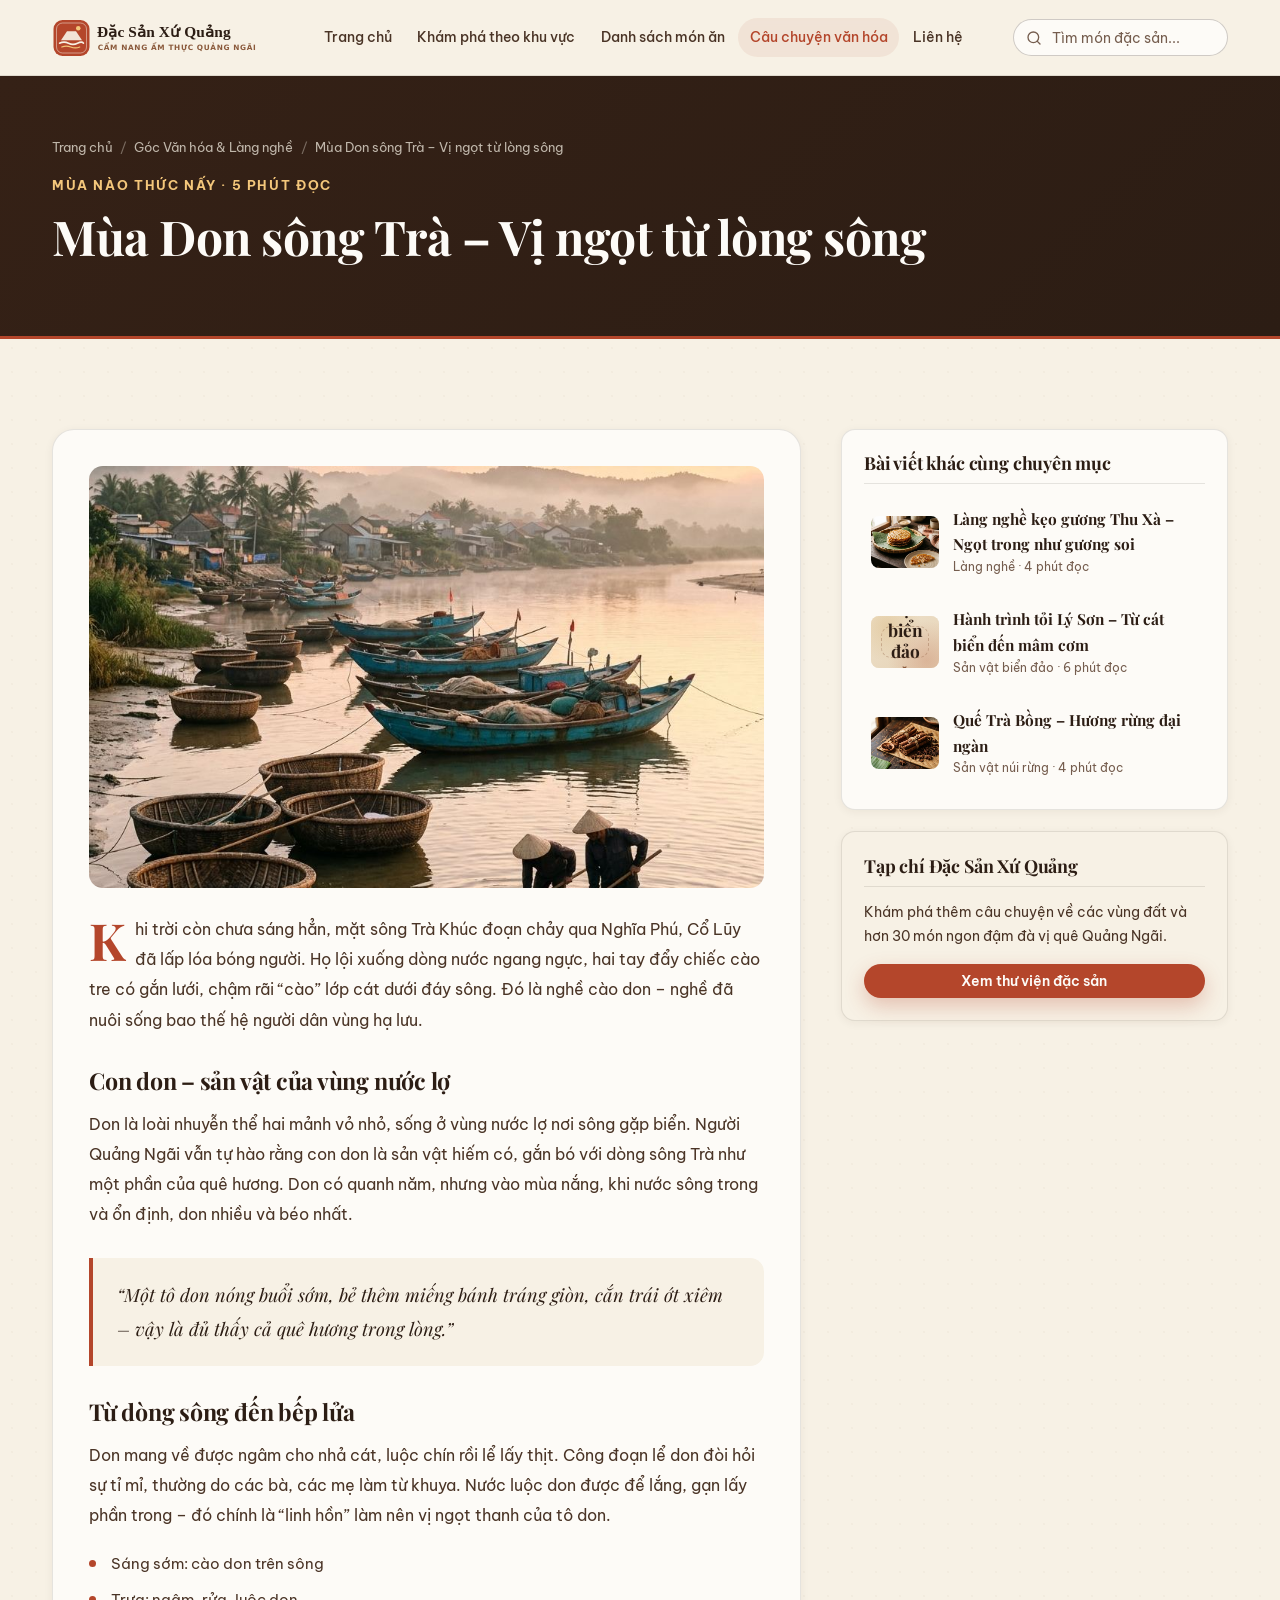
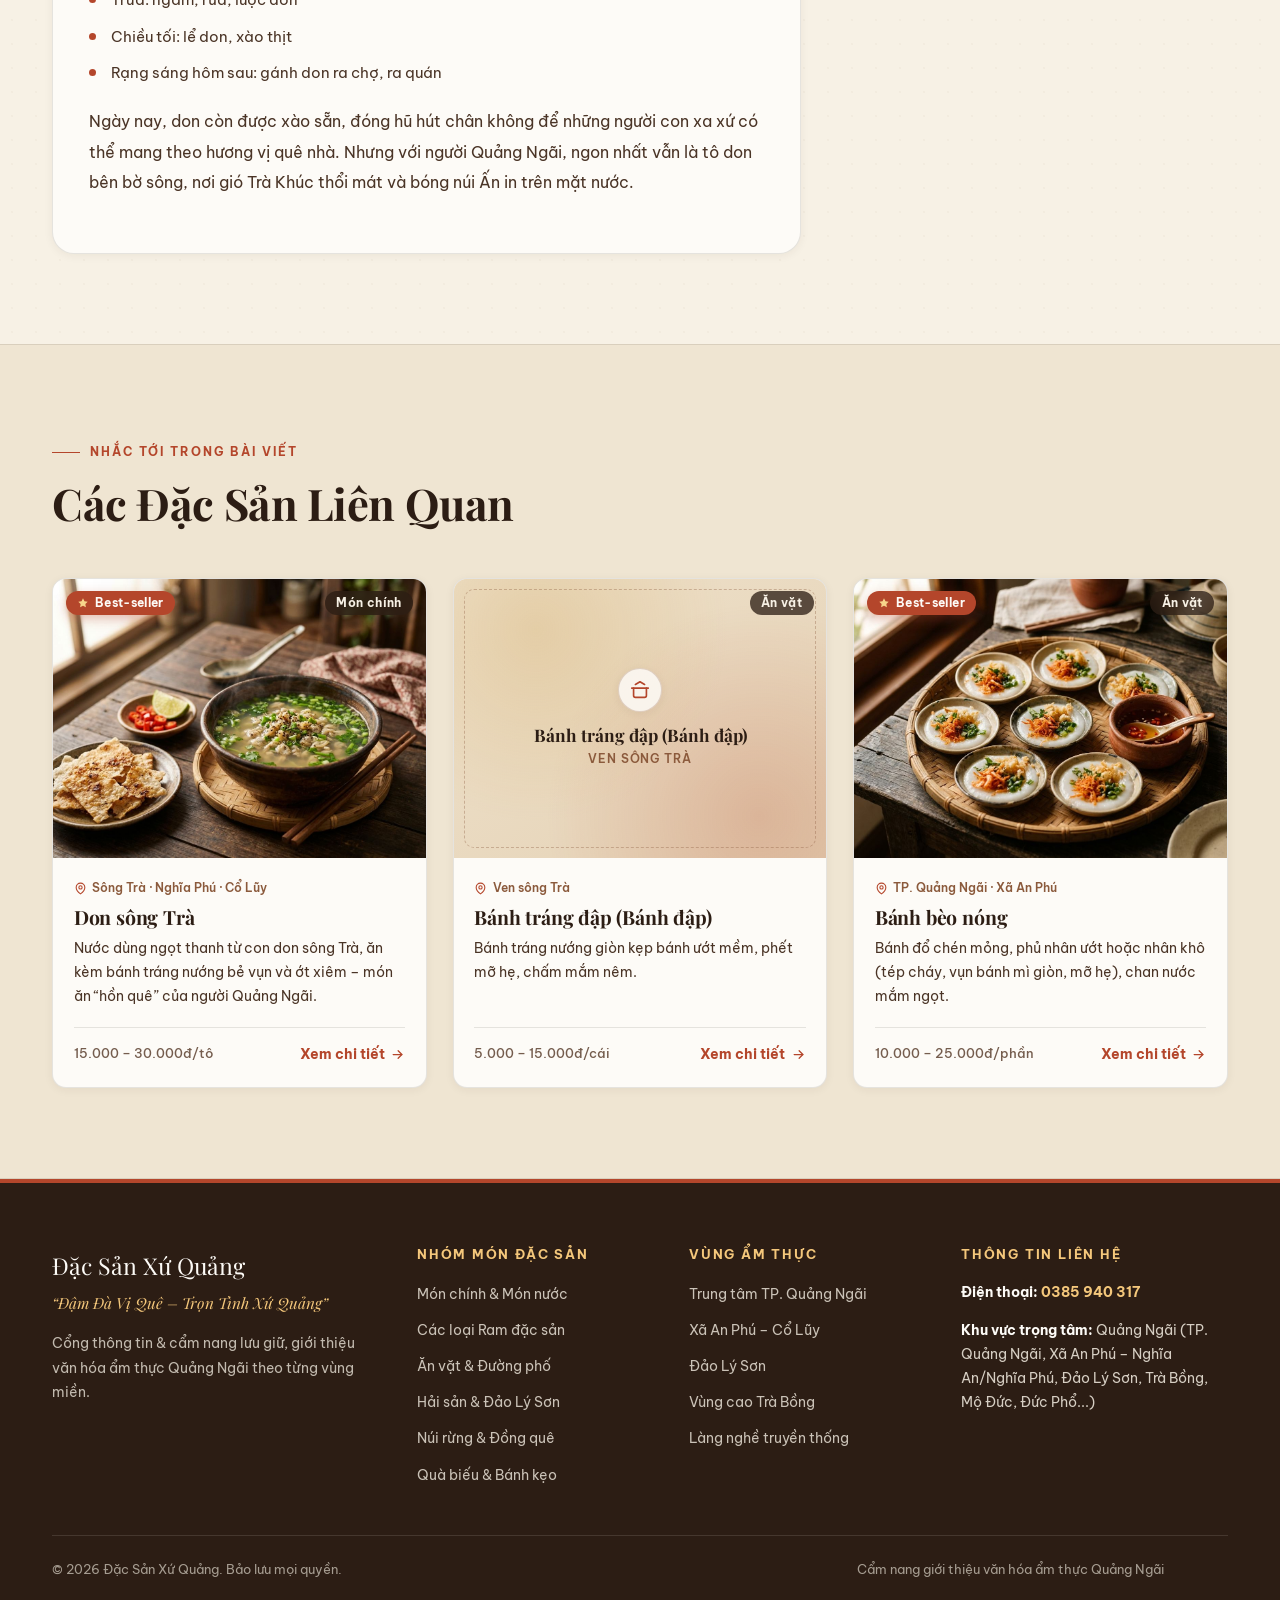
==== pages/bai-viet.html @ ca129acb "Khoi tao website Dac San Xu Quang" ====
<!DOCTYPE html>
<html lang="vi">
<head>
  <meta charset="UTF-8">
  <meta name="viewport" content="width=device-width, initial-scale=1.0">
  <title>Góc Văn hóa &amp; Làng nghề – Đặc Sản Xứ Quảng</title>
  <link rel="icon" type="image/svg+xml" href="../assets/icons/favicon.svg">
  <link rel="preconnect" href="https://fonts.googleapis.com">
  <link rel="preconnect" href="https://fonts.gstatic.com" crossorigin>
  <link href="https://fonts.googleapis.com/css2?family=Be+Vietnam+Pro:ital,wght@0,400;0,500;0,600;0,700;1,400&family=Playfair+Display:ital,wght@0,600;0,700;1,500;1,600&display=swap" rel="stylesheet">
  <link rel="stylesheet" href="../css/variables.css">
  <link rel="stylesheet" href="../css/base.css">
  <link rel="stylesheet" href="../css/layout.css">
  <link rel="stylesheet" href="../css/components.css">
  <link rel="stylesheet" href="../css/responsive.css">
</head>
<body data-page="story">
  <header class="site-header">
    <div class="container header-inner">
      <a href="../index.html" class="brand-logo" aria-label="Đặc Sản Xứ Quảng – Trang chủ">
        <img src="../assets/images/logo.svg" alt="Đặc Sản Xứ Quảng" width="230" height="44">
      </a>

      <nav class="main-nav" id="main-nav" aria-label="Điều hướng chính">
        <a href="../index.html">Trang chủ</a>
        <a href="khu-vuc.html">Khám phá theo khu vực</a>
        <a href="../index.html#thu-vien-mon">Danh sách món ăn</a>
        <a href="bai-viet.html" class="is-active">Câu chuyện văn hóa</a>
        <a href="../index.html#lien-he">Liên hệ</a>
      </nav>

      <div class="header-actions">
        <form class="header-search" id="header-search-form" role="search">
          <svg class="header-search__icon" viewBox="0 0 24 24" fill="none" stroke="currentColor" stroke-width="2" stroke-linecap="round" stroke-linejoin="round" aria-hidden="true">
            <circle cx="11" cy="11" r="8"/><path d="m21 21-4.3-4.3"/>
          </svg>
          <label for="header-search-input" class="sr-only">Tìm nhanh món đặc sản</label>
          <input type="search" id="header-search-input" placeholder="Tìm món đặc sản..." autocomplete="off">
        </form>
        <button type="button" class="nav-toggle" id="nav-toggle" aria-label="Mở menu điều hướng" aria-expanded="false" aria-controls="main-nav">
          <svg width="22" height="22" viewBox="0 0 24 24" fill="none" stroke="currentColor" stroke-width="2" stroke-linecap="round">
            <path d="M4 6h16M4 12h16M4 18h16"/>
          </svg>
        </button>
      </div>
    </div>
  </header>

  <main>
    <section class="page-banner">
      <div class="container">
        <nav class="breadcrumb" aria-label="Đường dẫn">
          <a href="../index.html">Trang chủ</a>
          <span class="breadcrumb__sep">/</span>
          <a href="../index.html#van-hoa">Góc Văn hóa &amp; Làng nghề</a>
          <span class="breadcrumb__sep">/</span>
          <span id="crumb-story-title">Bài viết</span>
        </nav>
        <p id="story-banner-meta" style="font-size:0.84rem;text-transform:uppercase;letter-spacing:0.12em;color:#f4c77b;font-weight:700;margin-bottom:0.55rem;"></p>
        <h1 id="story-banner-title">Chuyện Nghề, Chuyện Mùa Xứ Quảng</h1>
      </div>
    </section>

    <section class="section">
      <div class="container">
        <div class="detail-layout">
          <article class="detail-card" id="story-article"></article>

          <aside>
            <div class="sidebar-box">
              <h3>Bài viết khác cùng chuyên mục</h3>
              <div class="mini-dish-list" id="other-stories-list"></div>
            </div>

            <div class="sidebar-box" style="background-color:var(--color-cream);">
              <h3>Tạp chí Đặc Sản Xứ Quảng</h3>
              <p style="font-size:0.88rem;color:var(--color-dark-soft);margin-bottom:1rem;">
                Khám phá thêm câu chuyện về các vùng đất và hơn 30 món ngon đậm đà vị quê Quảng Ngãi.
              </p>
              <a href="../index.html#thu-vien-mon" class="btn btn--primary btn--sm" style="width:100%;">Xem thư viện đặc sản</a>
            </div>
          </aside>
        </div>
      </div>
    </section>

    <section class="section section--alt">
      <div class="container">
        <div class="section-header">
          <span class="section-eyebrow">Nhắc tới trong bài viết</span>
          <h2 class="section-title">Các Đặc Sản Liên Quan</h2>
        </div>
        <div class="dishes-grid" id="story-related-dishes"></div>
      </div>
    </section>
  </main>

  <footer class="site-footer">
    <div class="container">
      <div class="footer-grid">
        <div class="footer-brand">
          <div class="footer-brand__title">Đặc Sản Xứ Quảng</div>
          <div class="footer-brand__slogan">“Đậm Đà Vị Quê – Trọn Tình Xứ Quảng”</div>
          <p>Cổng thông tin &amp; cẩm nang lưu giữ, giới thiệu văn hóa ẩm thực Quảng Ngãi theo từng vùng miền.</p>
        </div>
        <div>
          <h3 class="footer-heading">Nhóm món đặc sản</h3>
          <ul class="footer-links">
            <li><a href="../index.html?cat=mon-chinh#thu-vien-mon">Món chính &amp; Món nước</a></li>
            <li><a href="../index.html?cat=ram#thu-vien-mon">Các loại Ram đặc sản</a></li>
            <li><a href="../index.html?cat=an-vat#thu-vien-mon">Ăn vặt &amp; Đường phố</a></li>
            <li><a href="../index.html?cat=hai-san#thu-vien-mon">Hải sản &amp; Đảo Lý Sơn</a></li>
            <li><a href="../index.html?cat=nui-rung#thu-vien-mon">Núi rừng &amp; Đồng quê</a></li>
            <li><a href="../index.html?cat=qua-bieu#thu-vien-mon">Quà biếu &amp; Bánh kẹo</a></li>
          </ul>
        </div>
        <div>
          <h3 class="footer-heading">Vùng ẩm thực</h3>
          <ul class="footer-links">
            <li><a href="khu-vuc.html?id=tp-quang-ngai">Trung tâm TP. Quảng Ngãi</a></li>
            <li><a href="khu-vuc.html?id=an-phu-co-luy">Xã An Phú – Cổ Lũy</a></li>
            <li><a href="khu-vuc.html?id=ly-son">Đảo Lý Sơn</a></li>
            <li><a href="khu-vuc.html?id=tra-bong">Vùng cao Trà Bồng</a></li>
            <li><a href="khu-vuc.html?id=lang-nghe">Làng nghề truyền thống</a></li>
          </ul>
        </div>
        <div>
          <h3 class="footer-heading">Thông tin liên hệ</h3>
          <div class="footer-contact-list">
            <div><strong>Điện thoại:</strong> <a href="tel:0385940317" style="color:#f4c77b;font-weight:700;">0385 940 317</a></div>
            <div><strong>Khu vực trọng tâm:</strong> Quảng Ngãi (TP. Quảng Ngãi, Xã An Phú – Nghĩa An/Nghĩa Phú, Đảo Lý Sơn, Trà Bồng, Mộ Đức, Đức Phổ...)</div>
          </div>
        </div>
      </div>
      <div class="footer-bottom">
        <span>&copy; 2026 Đặc Sản Xứ Quảng. Bảo lưu mọi quyền.</span>
        <span>Cẩm nang giới thiệu văn hóa ẩm thực Quảng Ngãi</span>
      </div>
    </div>
  </footer>

  <button type="button" class="back-to-top" id="back-to-top" aria-label="Về đầu trang">
    <svg width="20" height="20" viewBox="0 0 24 24" fill="none" stroke="currentColor" stroke-width="2.2" stroke-linecap="round" stroke-linejoin="round"><path d="m18 15-6-6-6 6"/></svg>
  </button>

  <script src="../js/data/categories.js"></script>
  <script src="../js/data/regions.js"></script>
  <script src="../js/data/dishes.js"></script>
  <script src="../js/data/stories.js"></script>
  <script src="../js/modules/render.js"></script>
  <script src="../js/modules/modal.js"></script>
  <script src="../js/main.js"></script>
</body>
</html>
---- css/variables.css ----
/* ==========================================================================
   variables.css — Bảng màu thương hiệu & Hệ thống thiết kế Đặc Sản Xứ Quảng
   Tông màu: Nâu đất, kem giấy dó, đỏ gạch, nâu đậm, trắng ngà
   ========================================================================== */

:root {
  /* Bảng màu thương hiệu cốt lõi */
  --color-cream: #f7f1e5;          /* Kem giấy dó – nền chính */
  --color-cream-deep: #efe5d2;     /* Kem giấy dó đậm – nền xen kẽ */
  --color-ivory: #fdfbf7;          /* Trắng ngà – nền thẻ, modal */
  --color-earth: #8b5a3c;          /* Nâu đất – điểm nhấn mộc mạc */
  --color-earth-light: #b07d5b;    /* Nâu đất sáng */
  --color-brick: #b4462b;          /* Đỏ gạch – CTA, tiêu điểm */
  --color-brick-dark: #92341d;     /* Đỏ gạch đậm – hover */
  --color-brick-soft: #f6e4de;     /* Đỏ gạch nhạt – nền tag */
  --color-dark: #2c1d14;           /* Nâu đậm – chữ chính & Footer */
  --color-dark-soft: #4a3426;      /* Nâu vừa – chữ phụ */
  --color-muted: #755d4e;          /* Nâu xám – chú thích */
  --color-gold: #c8963e;           /* Vàng mật – sao Best-seller */
  --color-gold-soft: #fbf2df;      /* Vàng nhạt */
  --color-sage: #546642;           /* Xanh lá mộc – điểm nhấn phụ */

  /* Đường viền & bóng đổ */
  --border-subtle: rgba(44, 29, 20, 0.11);
  --border-strong: rgba(44, 29, 20, 0.22);
  --shadow-sm: 0 2px 10px rgba(44, 29, 20, 0.06);
  --shadow-md: 0 10px 28px rgba(44, 29, 20, 0.09);
  --shadow-lg: 0 24px 56px rgba(44, 29, 20, 0.18);

  /* Phông chữ (hỗ trợ đầy đủ dấu tiếng Việt) */
  --font-serif: 'Playfair Display', 'Times New Roman', Georgia, serif;
  --font-sans: 'Be Vietnam Pro', -apple-system, BlinkMacSystemFont, 'Segoe UI', Roboto, sans-serif;

  /* Khoảng cách & bố cục */
  --container-max: 1240px;
  --container-narrow: 860px;
  --header-height: 76px;
  --section-py: clamp(4rem, 7vw, 6.25rem);

  /* Bo góc */
  --radius-sm: 8px;
  --radius-md: 14px;
  --radius-lg: 22px;
  --radius-pill: 999px;

  /* Chuyển động */
  --ease-out: cubic-bezier(0.22, 1, 0.36, 1);
  --transition-fast: 0.2s var(--ease-out);
  --transition-base: 0.35s var(--ease-out);
  --transition-slow: 0.55s var(--ease-out);
}
---- css/base.css ----
/* ==========================================================================
   base.css — Reset, Typography, Buttons & Tiện ích chung
   ========================================================================== */

*,
*::before,
*::after {
  box-sizing: border-box;
  margin: 0;
  padding: 0;
}

html {
  scroll-behavior: smooth;
  font-size: 16px;
  -webkit-text-size-adjust: 100%;
}

body {
  font-family: var(--font-sans);
  background-color: var(--color-cream);
  color: var(--color-dark);
  line-height: 1.68;
  min-height: 100vh;
  overflow-x: hidden;
  -webkit-font-smoothing: antialiased;
  /* Tạo chất liệu giấy dó nhẹ */
  background-image:
    radial-gradient(rgba(139, 90, 60, 0.04) 1px, transparent 0);
  background-size: 24px 24px;
}

body.no-scroll {
  overflow: hidden;
}

img {
  display: block;
  max-width: 100%;
  height: auto;
}

a {
  color: inherit;
  text-decoration: none;
}

button,
input,
select {
  font-family: inherit;
  color: inherit;
}

button {
  cursor: pointer;
  background: none;
  border: none;
}

ul,
ol {
  list-style: none;
}

:focus-visible {
  outline: 2px solid var(--color-brick);
  outline-offset: 3px;
}

/* Container */
.container {
  width: 100%;
  max-width: var(--container-max);
  margin-inline: auto;
  padding-inline: clamp(1.1rem, 3vw, 2rem);
}

.container--narrow {
  max-width: var(--container-narrow);
}

/* Typography tạp chí ẩm thực */
h1, h2, h3, h4 {
  font-family: var(--font-serif);
  font-weight: 700;
  line-height: 1.22;
  color: var(--color-dark);
  letter-spacing: -0.01em;
}

.section-eyebrow {
  display: inline-flex;
  align-items: center;
  gap: 0.65rem;
  font-family: var(--font-sans);
  font-size: 0.78rem;
  font-weight: 700;
  text-transform: uppercase;
  letter-spacing: 0.16em;
  color: var(--color-brick);
  margin-bottom: 0.85rem;
}

.section-eyebrow::before {
  content: '';
  width: 28px;
  height: 1.5px;
  background-color: var(--color-brick);
  display: inline-block;
}

.section-title {
  font-size: clamp(1.85rem, 3.4vw, 2.75rem);
  margin-bottom: 0.9rem;
}

.section-lead {
  font-size: clamp(0.98rem, 1.3vw, 1.08rem);
  color: var(--color-dark-soft);
  max-width: 660px;
}

.section-header {
  margin-bottom: clamp(2rem, 4vw, 3rem);
}

.section-header--center {
  text-align: center;
}

.section-header--center .section-eyebrow::after {
  content: '';
  width: 28px;
  height: 1.5px;
  background-color: var(--color-brick);
  display: inline-block;
}

.section-header--center .section-lead {
  margin-inline: auto;
}

.section-header--split {
  display: flex;
  align-items: flex-end;
  justify-content: space-between;
  gap: 1.5rem;
  flex-wrap: wrap;
}

/* Nút bấm */
.btn {
  display: inline-flex;
  align-items: center;
  justify-content: center;
  gap: 0.55rem;
  padding: 0.82rem 1.55rem;
  border-radius: var(--radius-pill);
  font-size: 0.94rem;
  font-weight: 600;
  line-height: 1.2;
  transition: transform var(--transition-fast), background-color var(--transition-fast),
              color var(--transition-fast), box-shadow var(--transition-fast), border-color var(--transition-fast);
  white-space: nowrap;
}

.btn svg {
  width: 18px;
  height: 18px;
  flex-shrink: 0;
  transition: transform var(--transition-fast);
}

.btn--primary {
  background-color: var(--color-brick);
  color: var(--color-ivory);
  box-shadow: 0 8px 20px rgba(180, 70, 43, 0.28);
}

.btn--primary:hover {
  background-color: var(--color-brick-dark);
  transform: translateY(-2px);
  box-shadow: 0 12px 26px rgba(180, 70, 43, 0.34);
}

.btn--primary:hover svg {
  transform: translateX(3px);
}

.btn--secondary {
  background-color: var(--color-ivory);
  color: var(--color-dark);
  border: 1px solid var(--border-strong);
}

.btn--secondary:hover {
  border-color: var(--color-brick);
  color: var(--color-brick);
  transform: translateY(-2px);
}

.btn--ghost-light {
  background-color: rgba(253, 251, 247, 0.14);
  color: var(--color-ivory);
  border: 1px solid rgba(253, 251, 247, 0.42);
  backdrop-filter: blur(8px);
}

.btn--ghost-light:hover {
  background-color: rgba(253, 251, 247, 0.24);
  transform: translateY(-2px);
}

.btn--sm {
  padding: 0.55rem 1.05rem;
  font-size: 0.85rem;
}

.btn--link {
  padding: 0;
  color: var(--color-brick);
  font-weight: 600;
  font-size: 0.92rem;
}

.btn--link:hover {
  color: var(--color-brick-dark);
}

.btn--link:hover svg {
  transform: translateX(4px);
}

/* Hiệu ứng xuất hiện khi cuộn trang */
.reveal {
  opacity: 0;
  transform: translateY(22px);
  transition: opacity 0.65s var(--ease-out), transform 0.65s var(--ease-out);
}

.reveal.is-visible {
  opacity: 1;
  transform: translateY(0);
}

@media (prefers-reduced-motion: reduce) {
  html { scroll-behavior: auto; }
  .reveal { opacity: 1; transform: none; transition: none; }
}

/* Tiện ích ẩn trực quan cho trình đọc màn hình */
.sr-only {
  position: absolute;
  width: 1px;
  height: 1px;
  padding: 0;
  margin: -1px;
  overflow: hidden;
  clip: rect(0, 0, 0, 0);
  white-space: nowrap;
  border: 0;
}
---- css/layout.css ----
/* ==========================================================================
   layout.css — Bố cục Header, Hero, các Section, Grid và Footer
   ========================================================================== */

/* ---------------- HEADER ---------------- */
.site-header {
  position: sticky;
  top: 0;
  z-index: 100;
  height: var(--header-height);
  background-color: rgba(247, 241, 229, 0.92);
  backdrop-filter: blur(12px);
  -webkit-backdrop-filter: blur(12px);
  border-bottom: 1px solid var(--border-subtle);
  transition: box-shadow var(--transition-base), background-color var(--transition-base);
}

.site-header.is-scrolled {
  background-color: rgba(253, 251, 247, 0.97);
  box-shadow: var(--shadow-sm);
}

.header-inner {
  height: 100%;
  display: flex;
  align-items: center;
  justify-content: space-between;
  gap: 1.25rem;
}

.brand-logo {
  display: inline-flex;
  align-items: center;
  flex-shrink: 0;
}

.brand-logo img {
  height: 42px;
  width: auto;
}

.main-nav {
  display: flex;
  align-items: center;
  gap: 0.15rem;
}

.main-nav a {
  position: relative;
  padding: 0.48rem 0.72rem;
  font-size: 0.89rem;
  font-weight: 500;
  white-space: nowrap;
  color: var(--color-dark-soft);
  border-radius: var(--radius-pill);
  transition: color var(--transition-fast), background-color var(--transition-fast);
}

.main-nav a:hover,
.main-nav a.is-active {
  color: var(--color-brick);
  background-color: rgba(180, 70, 43, 0.08);
}

/* Thanh tìm kiếm nhanh trên Header */
.header-actions {
  display: flex;
  align-items: center;
  gap: 0.75rem;
}

.header-search {
  position: relative;
  display: flex;
  align-items: center;
}

.header-search input {
  width: 215px;
  padding: 0.52rem 0.95rem 0.52rem 2.35rem;
  border-radius: var(--radius-pill);
  border: 1px solid var(--border-strong);
  background-color: var(--color-ivory);
  font-size: 0.86rem;
  color: var(--color-dark);
  transition: width var(--transition-base), border-color var(--transition-fast), box-shadow var(--transition-fast);
}

.header-search input::placeholder {
  color: var(--color-muted);
}

.header-search input:focus {
  outline: none;
  width: 255px;
  border-color: var(--color-brick);
  box-shadow: 0 0 0 3px rgba(180, 70, 43, 0.14);
}

.header-search__icon {
  position: absolute;
  left: 0.8rem;
  width: 16px;
  height: 16px;
  color: var(--color-muted);
  pointer-events: none;
}

.nav-toggle {
  display: none;
  width: 42px;
  height: 42px;
  border-radius: var(--radius-sm);
  border: 1px solid var(--border-strong);
  background-color: var(--color-ivory);
  align-items: center;
  justify-content: center;
  color: var(--color-dark);
}

/* ---------------- HERO SECTION ---------------- */
.hero {
  position: relative;
  min-height: clamp(540px, 78vh, 720px);
  display: flex;
  align-items: center;
  overflow: hidden;
  background-color: var(--color-dark);
  color: var(--color-ivory);
}

.hero__bg {
  position: absolute;
  inset: 0;
  width: 100%;
  height: 100%;
  object-fit: cover;
  object-position: center 45%;
  transform: scale(1.02);
}

.hero__overlay {
  position: absolute;
  inset: 0;
  background:
    linear-gradient(95deg, rgba(28, 17, 11, 0.88) 0%, rgba(36, 22, 14, 0.72) 48%, rgba(44, 29, 20, 0.34) 100%),
    linear-gradient(180deg, rgba(28, 17, 11, 0.25) 0%, rgba(28, 17, 11, 0.45) 100%);
}

.hero__content {
  position: relative;
  z-index: 2;
  max-width: 680px;
  padding-block: 4rem;
}

.hero__badge {
  display: inline-flex;
  align-items: center;
  gap: 0.55rem;
  padding: 0.4rem 0.95rem;
  border-radius: var(--radius-pill);
  background-color: rgba(253, 251, 247, 0.14);
  border: 1px solid rgba(253, 251, 247, 0.28);
  color: #f6dec0;
  font-size: 0.78rem;
  font-weight: 600;
  letter-spacing: 0.14em;
  text-transform: uppercase;
  margin-bottom: 1.35rem;
  backdrop-filter: blur(6px);
}

.hero__title {
  color: var(--color-ivory);
  font-size: clamp(2.4rem, 5.2vw, 4rem);
  line-height: 1.12;
  margin-bottom: 1rem;
  text-shadow: 0 4px 24px rgba(0, 0, 0, 0.35);
}

.hero__slogan {
  font-family: var(--font-serif);
  font-style: italic;
  font-size: clamp(1.2rem, 2.2vw, 1.55rem);
  color: #f3d4a6;
  margin-bottom: 1.25rem;
}

.hero__desc {
  font-size: clamp(0.96rem, 1.3vw, 1.06rem);
  color: rgba(253, 251, 247, 0.88);
  margin-bottom: 2rem;
  max-width: 560px;
}

.hero__actions {
  display: flex;
  flex-wrap: wrap;
  gap: 0.9rem;
  margin-bottom: 2.5rem;
}

.hero__stats {
  display: flex;
  flex-wrap: wrap;
  gap: 2.2rem;
  padding-top: 1.6rem;
  border-top: 1px solid rgba(253, 251, 247, 0.2);
}

.hero__stat-num {
  display: block;
  font-family: var(--font-serif);
  font-size: 1.75rem;
  font-weight: 700;
  color: #f4c77b;
  line-height: 1.1;
}

.hero__stat-label {
  font-size: 0.82rem;
  color: rgba(253, 251, 247, 0.78);
}

/* ---------------- SECTIONS ---------------- */
.section {
  padding-block: var(--section-py);
  position: relative;
}

.section--alt {
  background-color: var(--color-cream-deep);
  border-top: 1px solid var(--border-subtle);
  border-bottom: 1px solid var(--border-subtle);
}

.section--ivory {
  background-color: var(--color-ivory);
  border-top: 1px solid var(--border-subtle);
  border-bottom: 1px solid var(--border-subtle);
}

/* ---------------- INTRO (GIAO THOA 3 MIỀN) ---------------- */
.intro-grid {
  display: grid;
  grid-template-columns: 1.05fr 0.95fr;
  gap: clamp(2rem, 5vw, 4.25rem);
  align-items: center;
}

.intro-media {
  position: relative;
}

.intro-media__frame {
  border-radius: var(--radius-lg);
  overflow: hidden;
  box-shadow: var(--shadow-md);
  border: 6px solid var(--color-ivory);
  aspect-ratio: 16 / 11;
}

.intro-media__frame img {
  width: 100%;
  height: 100%;
  object-fit: cover;
}

.intro-media__caption {
  position: absolute;
  bottom: -18px;
  right: 22px;
  background-color: var(--color-dark);
  color: var(--color-cream);
  padding: 0.8rem 1.25rem;
  border-radius: var(--radius-md);
  font-size: 0.85rem;
  max-width: 280px;
  box-shadow: var(--shadow-md);
}

.intro-media__caption strong {
  display: block;
  font-family: var(--font-serif);
  font-size: 1rem;
  color: #f4c77b;
  margin-bottom: 0.15rem;
}

.intro-pillars {
  display: grid;
  grid-template-columns: repeat(3, 1fr);
  gap: 1rem;
  margin-top: 2rem;
}

.intro-pillar {
  background-color: var(--color-ivory);
  border: 1px solid var(--border-subtle);
  border-radius: var(--radius-md);
  padding: 1.15rem;
  transition: transform var(--transition-fast), border-color var(--transition-fast);
}

.intro-pillar:hover {
  transform: translateY(-3px);
  border-color: var(--color-earth-light);
}

.intro-pillar__num {
  font-family: var(--font-serif);
  font-size: 0.85rem;
  font-weight: 700;
  color: var(--color-brick);
  margin-bottom: 0.35rem;
}

.intro-pillar h3 {
  font-size: 1.02rem;
  margin-bottom: 0.35rem;
}

.intro-pillar p {
  font-size: 0.84rem;
  color: var(--color-muted);
  line-height: 1.5;
}

/* ---------------- GRIDS ---------------- */
.bestseller-grid {
  display: grid;
  grid-template-columns: repeat(3, 1fr);
  gap: 1.6rem;
}

.regions-grid {
  display: grid;
  grid-template-columns: repeat(5, 1fr);
  gap: 1.15rem;
}

.dishes-grid {
  display: grid;
  grid-template-columns: repeat(3, 1fr);
  gap: 1.6rem;
}

.stories-grid {
  display: grid;
  grid-template-columns: repeat(4, 1fr);
  gap: 1.4rem;
}

/* ---------------- CONTACT BANNER ---------------- */
.contact-strip {
  background: linear-gradient(135deg, #3a2418 0%, #2c1d14 60%, #4b2518 100%);
  color: var(--color-cream);
  border-radius: var(--radius-lg);
  padding: clamp(2rem, 4.5vw, 3.4rem);
  display: grid;
  grid-template-columns: 1.35fr 0.85fr;
  gap: 2.2rem;
  align-items: center;
  box-shadow: var(--shadow-lg);
  position: relative;
  overflow: hidden;
}

.contact-strip::after {
  content: '';
  position: absolute;
  width: 320px;
  height: 320px;
  border-radius: 50%;
  background: radial-gradient(circle, rgba(200, 150, 62, 0.22), transparent 70%);
  top: -120px;
  right: -80px;
  pointer-events: none;
}

.contact-strip h2 {
  color: var(--color-ivory);
  font-size: clamp(1.65rem, 2.8vw, 2.25rem);
  margin-bottom: 0.7rem;
}

.contact-strip p {
  color: rgba(247, 241, 229, 0.84);
  font-size: 0.96rem;
}

.contact-strip__box {
  position: relative;
  z-index: 1;
  background-color: rgba(253, 251, 247, 0.08);
  border: 1px solid rgba(253, 251, 247, 0.18);
  border-radius: var(--radius-md);
  padding: 1.5rem;
  display: flex;
  flex-direction: column;
  gap: 0.9rem;
}

.contact-strip__row {
  display: flex;
  align-items: flex-start;
  gap: 0.75rem;
  font-size: 0.92rem;
}

.contact-strip__row svg {
  width: 19px;
  height: 19px;
  color: #f4c77b;
  flex-shrink: 0;
  margin-top: 0.2rem;
}

.contact-strip__phone {
  font-family: var(--font-serif);
  font-size: 1.3rem;
  font-weight: 700;
  color: #f4c77b;
  letter-spacing: 0.03em;
}

.contact-strip__phone:hover {
  text-decoration: underline;
}

/* ---------------- FOOTER ---------------- */
.site-footer {
  background-color: var(--color-dark);
  color: rgba(247, 241, 229, 0.84);
  padding-top: 4rem;
  border-top: 4px solid var(--color-brick);
}

.footer-grid {
  display: grid;
  grid-template-columns: 1.4fr 1fr 1fr 1.15fr;
  gap: 2.5rem;
  padding-bottom: 3rem;
  border-bottom: 1px solid rgba(247, 241, 229, 0.12);
}

.footer-brand__title {
  font-family: var(--font-serif);
  font-size: 1.45rem;
  color: var(--color-ivory);
  margin-bottom: 0.25rem;
}

.footer-brand__slogan {
  font-family: var(--font-serif);
  font-style: italic;
  color: #f4c77b;
  font-size: 0.96rem;
  margin-bottom: 1rem;
}

.footer-brand p {
  font-size: 0.9rem;
  color: rgba(247, 241, 229, 0.74);
  max-width: 340px;
}

.footer-heading {
  font-family: var(--font-sans);
  font-size: 0.8rem;
  font-weight: 700;
  text-transform: uppercase;
  letter-spacing: 0.14em;
  color: #f4c77b;
  margin-bottom: 1.1rem;
}

.footer-links {
  display: flex;
  flex-direction: column;
  gap: 0.58rem;
}

.footer-links a {
  font-size: 0.9rem;
  color: rgba(247, 241, 229, 0.78);
  transition: color var(--transition-fast), transform var(--transition-fast);
  display: inline-block;
}

.footer-links a:hover {
  color: var(--color-ivory);
  transform: translateX(4px);
}

.footer-contact-list {
  display: flex;
  flex-direction: column;
  gap: 0.85rem;
  font-size: 0.9rem;
}

.footer-contact-list strong {
  color: var(--color-ivory);
}

.footer-bottom {
  padding-block: 1.4rem 1.8rem;
  padding-right: 4rem;
  display: flex;
  align-items: center;
  justify-content: space-between;
  flex-wrap: wrap;
  gap: 1rem;
  font-size: 0.84rem;
  color: rgba(247, 241, 229, 0.6);
}

/* ---------------- SUBPAGE HERO & BREADCRUMB ---------------- */
.page-banner {
  background: linear-gradient(135deg, #352116 0%, #2c1d14 100%);
  color: var(--color-ivory);
  padding-block: clamp(2.4rem, 5vw, 3.8rem);
  border-bottom: 3px solid var(--color-brick);
}

.breadcrumb {
  display: flex;
  align-items: center;
  flex-wrap: wrap;
  gap: 0.45rem;
  font-size: 0.84rem;
  color: rgba(247, 241, 229, 0.72);
  margin-bottom: 1rem;
}

.breadcrumb a:hover {
  color: #f4c77b;
}

.breadcrumb__sep {
  opacity: 0.5;
}

.page-banner h1 {
  color: var(--color-ivory);
  font-size: clamp(1.9rem, 3.8vw, 3rem);
  margin-bottom: 0.65rem;
}

.page-banner p {
  color: rgba(247, 241, 229, 0.84);
  max-width: 720px;
}
---- css/components.css ----
/* ==========================================================================
   components.css — Card món ăn, Tag khu vực, Bộ lọc, Minh họa dự phòng & Modal
   ========================================================================== */

/* ---------------- MINH HỌA DỰ PHÒNG (KHI CHƯA CÓ ẢNH CHỤP) ---------------- */
.media-fallback {
  position: relative;
  width: 100%;
  height: 100%;
  display: flex;
  flex-direction: column;
  align-items: center;
  justify-content: center;
  text-align: center;
  padding: 1.4rem;
  background:
    radial-gradient(circle at 22% 18%, rgba(200, 150, 62, 0.24), transparent 52%),
    radial-gradient(circle at 82% 85%, rgba(180, 70, 43, 0.22), transparent 55%),
    linear-gradient(145deg, #efe2cc 0%, #e4d1b4 100%);
  color: var(--color-dark);
  overflow: hidden;
}

.media-fallback::before {
  content: '';
  position: absolute;
  inset: 10px;
  border: 1px dashed rgba(139, 90, 60, 0.35);
  border-radius: calc(var(--radius-sm) + 2px);
  pointer-events: none;
}

.media-fallback__icon {
  width: 44px;
  height: 44px;
  border-radius: 50%;
  background-color: rgba(253, 251, 247, 0.85);
  border: 1px solid rgba(139, 90, 60, 0.24);
  display: flex;
  align-items: center;
  justify-content: center;
  color: var(--color-brick);
  margin-bottom: 0.7rem;
  box-shadow: var(--shadow-sm);
}

.media-fallback__icon svg {
  width: 22px;
  height: 22px;
}

.media-fallback__title {
  font-family: var(--font-serif);
  font-size: 1.08rem;
  font-weight: 700;
  color: var(--color-dark);
  line-height: 1.25;
  margin-bottom: 0.22rem;
}

.media-fallback__sub {
  font-size: 0.74rem;
  letter-spacing: 0.08em;
  text-transform: uppercase;
  color: var(--color-earth);
  font-weight: 600;
}

/* ---------------- THẺ MÓN ĂN (DISH CARD) ---------------- */
.dish-card {
  background-color: var(--color-ivory);
  border: 1px solid var(--border-subtle);
  border-radius: var(--radius-md);
  overflow: hidden;
  display: flex;
  flex-direction: column;
  cursor: pointer;
  transition: transform var(--transition-base), box-shadow var(--transition-base), border-color var(--transition-fast);
  box-shadow: var(--shadow-sm);
}

.dish-card:hover {
  transform: translateY(-6px);
  box-shadow: var(--shadow-md);
  border-color: rgba(180, 70, 43, 0.35);
}

.dish-card--featured {
  border-color: rgba(200, 150, 62, 0.38);
}

.dish-card__media {
  position: relative;
  aspect-ratio: 4 / 3;
  overflow: hidden;
  background-color: var(--color-cream-deep);
}

.dish-card__media img {
  width: 100%;
  height: 100%;
  object-fit: cover;
  transition: transform 0.65s var(--ease-out);
}

.dish-card:hover .dish-card__media img {
  transform: scale(1.06);
}

.dish-card__badges {
  position: absolute;
  top: 0.8rem;
  left: 0.8rem;
  right: 0.8rem;
  display: flex;
  justify-content: space-between;
  align-items: flex-start;
  gap: 0.45rem;
  pointer-events: none;
  z-index: 2;
}

.badge {
  display: inline-flex;
  align-items: center;
  gap: 0.35rem;
  padding: 0.3rem 0.72rem;
  border-radius: var(--radius-pill);
  font-size: 0.74rem;
  font-weight: 700;
  letter-spacing: 0.03em;
  line-height: 1.2;
  white-space: nowrap;
}

.badge svg {
  width: 13px;
  height: 13px;
  flex-shrink: 0;
}

.badge--bestseller {
  background-color: var(--color-brick);
  color: var(--color-ivory);
  box-shadow: 0 4px 12px rgba(180, 70, 43, 0.35);
}

.badge--bestseller svg {
  width: 12px;
  height: 12px;
  color: #f7d58b;
}

.badge--category {
  background-color: rgba(44, 29, 20, 0.76);
  color: var(--color-cream);
  backdrop-filter: blur(6px);
}

.dish-card__body {
  padding: 1.25rem 1.3rem 1.35rem;
  display: flex;
  flex-direction: column;
  flex: 1;
}

.region-tag {
  display: inline-flex;
  align-items: center;
  gap: 0.35rem;
  font-size: 0.77rem;
  font-weight: 600;
  color: var(--color-earth);
  margin-bottom: 0.45rem;
}

.region-tag svg {
  width: 13px;
  height: 13px;
  color: var(--color-brick);
  flex-shrink: 0;
}

.dish-card__title {
  font-size: 1.22rem;
  margin-bottom: 0.45rem;
  color: var(--color-dark);
  transition: color var(--transition-fast);
}

.dish-card:hover .dish-card__title {
  color: var(--color-brick);
}

.dish-card__subgroup {
  display: inline-block;
  align-self: flex-start;
  font-size: 0.72rem;
  font-weight: 600;
  padding: 0.16rem 0.58rem;
  border-radius: var(--radius-pill);
  background-color: var(--color-gold-soft);
  color: var(--color-earth);
  margin-bottom: 0.55rem;
}

.dish-card__desc {
  font-size: 0.89rem;
  color: var(--color-dark-soft);
  margin-bottom: 1.15rem;
  flex: 1;
  display: -webkit-box;
  -webkit-line-clamp: 3;
  -webkit-box-orient: vertical;
  overflow: hidden;
}

.dish-card__footer {
  display: flex;
  align-items: center;
  justify-content: space-between;
  gap: 0.75rem;
  padding-top: 0.9rem;
  border-top: 1px solid var(--border-subtle);
}

.dish-card__price {
  font-size: 0.8rem;
  color: var(--color-muted);
  font-weight: 500;
}

.dish-card__cta {
  display: inline-flex;
  align-items: center;
  gap: 0.35rem;
  font-size: 0.85rem;
  font-weight: 700;
  color: var(--color-brick);
  transition: gap var(--transition-fast);
}

.dish-card:hover .dish-card__cta {
  gap: 0.55rem;
}

.dish-card__cta svg {
  width: 15px;
  height: 15px;
}

/* ---------------- THẺ KHU VỰC (REGION CARD) ---------------- */
.region-card {
  position: relative;
  border-radius: var(--radius-md);
  overflow: hidden;
  aspect-ratio: 3 / 4;
  display: flex;
  flex-direction: column;
  justify-content: flex-end;
  padding: 1.25rem;
  color: var(--color-ivory);
  background-color: var(--color-dark);
  cursor: pointer;
  border: 2px solid transparent;
  transition: transform var(--transition-base), box-shadow var(--transition-base), border-color var(--transition-fast);
  box-shadow: var(--shadow-sm);
}

.region-card:hover {
  transform: translateY(-6px);
  box-shadow: var(--shadow-md);
}

.region-card.is-selected {
  border-color: var(--color-brick);
  box-shadow: 0 0 0 4px rgba(180, 70, 43, 0.22);
}

.region-card__img {
  position: absolute;
  inset: 0;
  width: 100%;
  height: 100%;
  object-fit: cover;
  transition: transform 0.7s var(--ease-out);
}

.region-card:hover .region-card__img {
  transform: scale(1.08);
}

.region-card__overlay {
  position: absolute;
  inset: 0;
  background: linear-gradient(180deg, rgba(28, 17, 11, 0.12) 0%, rgba(28, 17, 11, 0.45) 45%, rgba(28, 17, 11, 0.92) 100%);
}

.region-card__content {
  position: relative;
  z-index: 2;
}

.region-card__count {
  display: inline-block;
  font-size: 0.72rem;
  font-weight: 700;
  letter-spacing: 0.08em;
  text-transform: uppercase;
  padding: 0.22rem 0.62rem;
  border-radius: var(--radius-pill);
  background-color: rgba(180, 70, 43, 0.88);
  color: var(--color-ivory);
  margin-bottom: 0.6rem;
}

.region-card__title {
  color: var(--color-ivory);
  font-size: 1.2rem;
  margin-bottom: 0.35rem;
}

.region-card__tagline {
  font-size: 0.82rem;
  color: rgba(247, 241, 229, 0.82);
  line-height: 1.45;
  margin-bottom: 0.8rem;
  display: -webkit-box;
  -webkit-line-clamp: 2;
  -webkit-box-orient: vertical;
  overflow: hidden;
}

.region-card__actions {
  display: flex;
  align-items: center;
  justify-content: space-between;
  gap: 0.5rem;
  padding-top: 0.65rem;
  border-top: 1px solid rgba(247, 241, 229, 0.22);
  font-size: 0.77rem;
  font-weight: 600;
  white-space: nowrap;
}

.region-card__filter-hint {
  color: #f4c77b;
}

.region-card__page-link {
  color: rgba(253, 251, 247, 0.85);
  text-decoration: underline;
  text-underline-offset: 3px;
}

.region-card__page-link:hover {
  color: #ffffff;
}

/* ---------------- BỘ LỌC & TÌM KIẾM THƯ VIỆN ---------------- */
.filter-panel {
  background-color: var(--color-ivory);
  border: 1px solid var(--border-subtle);
  border-radius: var(--radius-lg);
  padding: 1.45rem;
  margin-bottom: 2rem;
  box-shadow: var(--shadow-sm);
}

.filter-top {
  display: flex;
  align-items: center;
  justify-content: space-between;
  gap: 1rem;
  flex-wrap: wrap;
  margin-bottom: 1.15rem;
}

.search-box {
  position: relative;
  flex: 1;
  min-width: 240px;
  max-width: 440px;
}

.search-box input {
  width: 100%;
  padding: 0.72rem 2.5rem 0.72rem 2.7rem;
  border-radius: var(--radius-pill);
  border: 1px solid var(--border-strong);
  background-color: var(--color-cream);
  font-size: 0.93rem;
  color: var(--color-dark);
  transition: border-color var(--transition-fast), background-color var(--transition-fast), box-shadow var(--transition-fast);
}

.search-box input:focus {
  outline: none;
  background-color: var(--color-ivory);
  border-color: var(--color-brick);
  box-shadow: 0 0 0 3px rgba(180, 70, 43, 0.14);
}

.search-box__icon {
  position: absolute;
  left: 0.95rem;
  top: 50%;
  transform: translateY(-50%);
  width: 18px;
  height: 18px;
  color: var(--color-muted);
  pointer-events: none;
}

.search-box__clear {
  position: absolute;
  right: 0.65rem;
  top: 50%;
  transform: translateY(-50%);
  width: 26px;
  height: 26px;
  border-radius: 50%;
  display: none;
  align-items: center;
  justify-content: center;
  color: var(--color-muted);
  background-color: rgba(44, 29, 20, 0.08);
}

.search-box__clear.is-visible {
  display: inline-flex;
}

.search-box__clear:hover {
  background-color: var(--color-brick);
  color: var(--color-ivory);
}

.region-select-wrap {
  display: flex;
  align-items: center;
  gap: 0.6rem;
  flex-wrap: wrap;
}

.region-select-wrap label {
  font-size: 0.85rem;
  font-weight: 600;
  color: var(--color-muted);
}

.region-select {
  padding: 0.68rem 2.2rem 0.68rem 1rem;
  border-radius: var(--radius-pill);
  border: 1px solid var(--border-strong);
  background-color: var(--color-cream);
  font-size: 0.9rem;
  font-weight: 500;
  color: var(--color-dark);
  cursor: pointer;
}

.region-select:focus {
  outline: none;
  border-color: var(--color-brick);
}

/* Tabs 6 nhóm món */
.category-tabs {
  display: flex;
  flex-wrap: wrap;
  gap: 0.55rem;
  padding-top: 1rem;
  border-top: 1px solid var(--border-subtle);
}

.cat-tab {
  display: inline-flex;
  align-items: center;
  gap: 0.45rem;
  padding: 0.55rem 1.05rem;
  border-radius: var(--radius-pill);
  border: 1px solid var(--border-subtle);
  background-color: var(--color-cream);
  font-size: 0.86rem;
  font-weight: 600;
  color: var(--color-dark-soft);
  transition: background-color var(--transition-fast), color var(--transition-fast), border-color var(--transition-fast), transform var(--transition-fast);
}

.cat-tab:hover {
  border-color: var(--color-brick);
  color: var(--color-brick);
}

.cat-tab.is-active {
  background-color: var(--color-brick);
  border-color: var(--color-brick);
  color: var(--color-ivory);
  box-shadow: 0 6px 14px rgba(180, 70, 43, 0.24);
}

.cat-tab__count {
  font-size: 0.74rem;
  padding: 0.08rem 0.48rem;
  border-radius: var(--radius-pill);
  background-color: rgba(44, 29, 20, 0.09);
  color: inherit;
}

.cat-tab.is-active .cat-tab__count {
  background-color: rgba(253, 251, 247, 0.24);
}

/* Thanh trạng thái kết quả */
.filter-status {
  display: flex;
  align-items: center;
  justify-content: space-between;
  flex-wrap: wrap;
  gap: 0.75rem;
  margin-bottom: 1.35rem;
  font-size: 0.9rem;
  color: var(--color-dark-soft);
}

.filter-status strong {
  color: var(--color-brick);
}

.filter-chips {
  display: flex;
  align-items: center;
  flex-wrap: wrap;
  gap: 0.5rem;
}

.filter-chip {
  display: inline-flex;
  align-items: center;
  gap: 0.4rem;
  padding: 0.3rem 0.75rem;
  border-radius: var(--radius-pill);
  background-color: var(--color-brick-soft);
  color: var(--color-brick-dark);
  font-size: 0.8rem;
  font-weight: 600;
}

.filter-chip button {
  font-size: 1rem;
  line-height: 1;
  color: inherit;
  padding-inline: 2px;
}

.filter-reset {
  font-size: 0.84rem;
  font-weight: 600;
  color: var(--color-earth);
  text-decoration: underline;
  text-underline-offset: 3px;
}

.filter-reset:hover {
  color: var(--color-brick);
}

.empty-state {
  grid-column: 1 / -1;
  background-color: var(--color-ivory);
  border: 1px dashed var(--border-strong);
  border-radius: var(--radius-lg);
  padding: 3.2rem 1.5rem;
  text-align: center;
}

.empty-state h3 {
  font-size: 1.35rem;
  margin-bottom: 0.5rem;
}

.empty-state p {
  color: var(--color-muted);
  margin-bottom: 1.25rem;
}

/* ---------------- THẺ BÀI VIẾT VĂN HÓA (STORY CARD) ---------------- */
.story-card {
  background-color: var(--color-ivory);
  border: 1px solid var(--border-subtle);
  border-radius: var(--radius-md);
  overflow: hidden;
  display: flex;
  flex-direction: column;
  transition: transform var(--transition-base), box-shadow var(--transition-base);
  box-shadow: var(--shadow-sm);
}

.story-card:hover {
  transform: translateY(-5px);
  box-shadow: var(--shadow-md);
}

.story-card__media {
  aspect-ratio: 3 / 2;
  overflow: hidden;
  background-color: var(--color-cream-deep);
}

.story-card__media img {
  width: 100%;
  height: 100%;
  object-fit: cover;
  transition: transform 0.65s var(--ease-out);
}

.story-card:hover .story-card__media img {
  transform: scale(1.06);
}

.story-card__body {
  padding: 1.2rem;
  display: flex;
  flex-direction: column;
  flex: 1;
}

.story-card__meta {
  display: flex;
  align-items: center;
  justify-content: space-between;
  gap: 0.5rem;
  font-size: 0.75rem;
  font-weight: 600;
  color: var(--color-brick);
  text-transform: uppercase;
  letter-spacing: 0.08em;
  margin-bottom: 0.5rem;
}

.story-card__time {
  color: var(--color-muted);
  text-transform: none;
  letter-spacing: 0;
  font-weight: 500;
}

.story-card__title {
  font-size: 1.12rem;
  margin-bottom: 0.55rem;
  line-height: 1.32;
}

.story-card:hover .story-card__title {
  color: var(--color-brick);
}

.story-card__excerpt {
  font-size: 0.86rem;
  color: var(--color-dark-soft);
  margin-bottom: 1rem;
  flex: 1;
}

/* ---------------- MODAL CHI TIẾT MÓN ĂN ---------------- */
.modal-backdrop {
  position: fixed;
  inset: 0;
  z-index: 900;
  background-color: rgba(24, 15, 10, 0.72);
  backdrop-filter: blur(5px);
  display: flex;
  align-items: center;
  justify-content: center;
  padding: clamp(0.75rem, 2.5vw, 2rem);
  opacity: 0;
  visibility: hidden;
  transition: opacity var(--transition-base), visibility var(--transition-base);
}

.modal-backdrop.is-open {
  opacity: 1;
  visibility: visible;
}

.dish-modal {
  position: relative;
  width: 100%;
  max-width: 920px;
  max-height: min(90vh, 860px);
  background-color: var(--color-ivory);
  border-radius: var(--radius-lg);
  overflow: hidden;
  display: flex;
  flex-direction: column;
  box-shadow: var(--shadow-lg);
  transform: translateY(20px) scale(0.98);
  transition: transform var(--transition-base);
}

.modal-backdrop.is-open .dish-modal {
  transform: translateY(0) scale(1);
}

.dish-modal__close {
  position: absolute;
  top: 1rem;
  right: 1rem;
  z-index: 10;
  width: 40px;
  height: 40px;
  border-radius: 50%;
  background-color: rgba(44, 29, 20, 0.72);
  color: var(--color-ivory);
  display: flex;
  align-items: center;
  justify-content: center;
  backdrop-filter: blur(6px);
  transition: background-color var(--transition-fast), transform var(--transition-fast);
}

.dish-modal__close:hover {
  background-color: var(--color-brick);
  transform: rotate(90deg);
}

.dish-modal__scroll {
  overflow-y: auto;
  overscroll-behavior: contain;
}

.dish-modal__hero {
  position: relative;
  height: clamp(230px, 38vh, 330px);
  width: 100%;
  flex-shrink: 0;
  background-color: var(--color-cream-deep);
  overflow: hidden;
}

.dish-modal__hero img {
  width: 100%;
  height: 100%;
  object-fit: cover;
}

.dish-modal__hero-grad {
  position: absolute;
  inset: 0;
  background: linear-gradient(180deg, rgba(24, 15, 10, 0.08) 0%, rgba(24, 15, 10, 0.25) 55%, rgba(24, 15, 10, 0.84) 100%);
  pointer-events: none;
}

.dish-modal__header-overlay {
  position: absolute;
  left: 0;
  right: 0;
  bottom: 0;
  padding: 1.5rem 2rem;
  color: var(--color-ivory);
  z-index: 2;
}

.dish-modal__tags {
  display: flex;
  flex-wrap: wrap;
  gap: 0.5rem;
  margin-bottom: 0.6rem;
}

.dish-modal__title {
  color: var(--color-ivory);
  font-size: clamp(1.65rem, 3vw, 2.35rem);
  text-shadow: 0 2px 14px rgba(0, 0, 0, 0.35);
}

.dish-modal__body {
  padding: 1.85rem 2rem 2rem;
}

.dish-quick-facts {
  display: grid;
  grid-template-columns: repeat(3, 1fr);
  gap: 0.85rem;
  margin-bottom: 1.8rem;
  padding: 1rem 1.2rem;
  background-color: var(--color-cream);
  border-radius: var(--radius-md);
  border: 1px solid var(--border-subtle);
}

.quick-fact__label {
  display: block;
  font-size: 0.72rem;
  font-weight: 700;
  text-transform: uppercase;
  letter-spacing: 0.1em;
  color: var(--color-muted);
  margin-bottom: 0.2rem;
}

.quick-fact__val {
  font-size: 0.9rem;
  font-weight: 600;
  color: var(--color-dark);
}

/* 5 mục nội dung sâu trong Modal & Trang chi tiết */
.dish-section {
  margin-bottom: 1.75rem;
}

.dish-section:last-child {
  margin-bottom: 0;
}

.dish-section__heading {
  display: flex;
  align-items: center;
  gap: 0.6rem;
  font-size: 1.18rem;
  color: var(--color-dark);
  margin-bottom: 0.8rem;
  padding-bottom: 0.5rem;
  border-bottom: 1px solid var(--border-subtle);
}

.dish-section__num {
  width: 26px;
  height: 26px;
  border-radius: 50%;
  background-color: var(--color-brick-soft);
  color: var(--color-brick);
  font-family: var(--font-sans);
  font-size: 0.78rem;
  font-weight: 700;
  display: inline-flex;
  align-items: center;
  justify-content: center;
  flex-shrink: 0;
}

.dish-origin-text {
  font-size: 0.96rem;
  color: var(--color-dark-soft);
  line-height: 1.78;
}

.dish-detail-grid {
  display: grid;
  grid-template-columns: 1fr 1fr;
  gap: 1.5rem;
  margin-bottom: 1.75rem;
}

.dish-list {
  display: flex;
  flex-direction: column;
  gap: 0.55rem;
}

.dish-list li {
  position: relative;
  padding-left: 1.35rem;
  font-size: 0.93rem;
  color: var(--color-dark-soft);
}

.dish-list li::before {
  content: '';
  position: absolute;
  left: 0;
  top: 0.62rem;
  width: 7px;
  height: 7px;
  border-radius: 50%;
  background-color: var(--color-brick);
}

.dish-steps {
  display: flex;
  flex-direction: column;
  gap: 0.7rem;
  counter-reset: step;
}

.dish-steps li {
  position: relative;
  padding-left: 2.15rem;
  font-size: 0.93rem;
  color: var(--color-dark-soft);
  counter-increment: step;
}

.dish-steps li::before {
  content: counter(step);
  position: absolute;
  left: 0;
  top: 0.1rem;
  width: 24px;
  height: 24px;
  border-radius: 50%;
  background-color: var(--color-earth);
  color: var(--color-ivory);
  font-size: 0.76rem;
  font-weight: 700;
  display: inline-flex;
  align-items: center;
  justify-content: center;
}

.dish-callout {
  background-color: var(--color-cream);
  border-left: 3.5px solid var(--color-brick);
  border-radius: 0 var(--radius-md) var(--radius-md) 0;
  padding: 1.15rem 1.3rem;
}

.dish-modal__footer {
  display: flex;
  align-items: center;
  justify-content: space-between;
  flex-wrap: wrap;
  gap: 0.85rem;
  padding: 1rem 2rem;
  border-top: 1px solid var(--border-subtle);
  background-color: var(--color-cream);
}

.dish-modal__nav {
  display: flex;
  align-items: center;
  gap: 0.5rem;
}

/* ---------------- TRANG PHỤ: CHI TIẾT MÓN, KHU VỰC, BÀI VIẾT ---------------- */
.detail-layout {
  display: grid;
  grid-template-columns: 1.45fr 0.75fr;
  gap: 2.5rem;
  align-items: start;
}

.detail-card {
  background-color: var(--color-ivory);
  border: 1px solid var(--border-subtle);
  border-radius: var(--radius-lg);
  padding: clamp(1.4rem, 3vw, 2.25rem);
  box-shadow: var(--shadow-sm);
}

.detail-cover {
  border-radius: var(--radius-md);
  overflow: hidden;
  aspect-ratio: 16 / 10;
  margin-bottom: 1.65rem;
  background-color: var(--color-cream-deep);
}

.detail-cover img {
  width: 100%;
  height: 100%;
  object-fit: cover;
}

.sidebar-box {
  background-color: var(--color-ivory);
  border: 1px solid var(--border-subtle);
  border-radius: var(--radius-md);
  padding: 1.4rem;
  margin-bottom: 1.35rem;
  box-shadow: var(--shadow-sm);
}

.sidebar-box h3 {
  font-size: 1.12rem;
  margin-bottom: 0.9rem;
  padding-bottom: 0.55rem;
  border-bottom: 1px solid var(--border-subtle);
}

.mini-dish-list {
  display: flex;
  flex-direction: column;
  gap: 0.85rem;
}

.mini-dish {
  display: flex;
  align-items: center;
  gap: 0.85rem;
  padding: 0.45rem;
  border-radius: var(--radius-sm);
  transition: background-color var(--transition-fast);
}

.mini-dish:hover {
  background-color: var(--color-cream);
}

.mini-dish__thumb {
  width: 68px;
  height: 52px;
  border-radius: var(--radius-sm);
  overflow: hidden;
  flex-shrink: 0;
  background-color: var(--color-cream-deep);
}

.mini-dish__thumb img {
  width: 100%;
  height: 100%;
  object-fit: cover;
}

.mini-dish__name {
  font-family: var(--font-serif);
  font-weight: 700;
  font-size: 0.96rem;
  color: var(--color-dark);
}

.mini-dish__area {
  font-size: 0.78rem;
  color: var(--color-muted);
}

/* Bài viết văn hóa */
.article-body {
  font-size: 1.02rem;
  line-height: 1.85;
  color: var(--color-dark-soft);
}

.article-body p {
  margin-bottom: 1.25rem;
}

.article-body p:first-of-type::first-letter {
  font-family: var(--font-serif);
  font-size: 3.2rem;
  font-weight: 700;
  float: left;
  line-height: 0.9;
  padding-right: 0.55rem;
  padding-top: 0.15rem;
  color: var(--color-brick);
}

.article-body h2 {
  font-size: 1.45rem;
  margin: 2rem 0 0.85rem;
  color: var(--color-dark);
}

.article-quote {
  margin: 1.8rem 0;
  padding: 1.25rem 1.5rem;
  background-color: var(--color-cream);
  border-left: 4px solid var(--color-brick);
  border-radius: 0 var(--radius-md) var(--radius-md) 0;
  font-family: var(--font-serif);
  font-style: italic;
  font-size: 1.14rem;
  color: var(--color-dark);
}

/* Region pill tabs trên trang khu-vuc.html */
.region-pills {
  display: flex;
  flex-wrap: wrap;
  gap: 0.65rem;
  margin-bottom: 2rem;
}

.region-pill {
  padding: 0.65rem 1.25rem;
  border-radius: var(--radius-pill);
  border: 1px solid var(--border-strong);
  background-color: var(--color-ivory);
  font-size: 0.9rem;
  font-weight: 600;
  color: var(--color-dark-soft);
  transition: all var(--transition-fast);
}

.region-pill:hover {
  border-color: var(--color-brick);
  color: var(--color-brick);
}

.region-pill.is-active {
  background-color: var(--color-brick);
  border-color: var(--color-brick);
  color: var(--color-ivory);
}

.feature-grid {
  display: grid;
  grid-template-columns: repeat(3, 1fr);
  gap: 1.15rem;
  margin-block: 1.8rem;
}

.feature-card {
  background-color: var(--color-cream);
  border: 1px solid var(--border-subtle);
  border-radius: var(--radius-md);
  padding: 1.2rem;
}

.feature-card h4 {
  font-size: 1.05rem;
  color: var(--color-brick);
  margin-bottom: 0.4rem;
}

.feature-card p {
  font-size: 0.88rem;
  color: var(--color-dark-soft);
}

/* Nút lên đầu trang */
.back-to-top {
  position: fixed;
  right: 1.5rem;
  bottom: 1.5rem;
  z-index: 80;
  width: 44px;
  height: 44px;
  border-radius: 50%;
  background-color: var(--color-dark);
  color: var(--color-ivory);
  display: flex;
  align-items: center;
  justify-content: center;
  box-shadow: var(--shadow-md);
  opacity: 0;
  visibility: hidden;
  transform: translateY(10px);
  transition: all var(--transition-fast);
}

.back-to-top.is-visible {
  opacity: 1;
  visibility: visible;
  transform: translateY(0);
}

.back-to-top:hover {
  background-color: var(--color-brick);
  transform: translateY(-3px);
}
---- css/responsive.css ----
/* ==========================================================================
   responsive.css — Tối ưu hiển thị trên Tablet & Mobile
   ========================================================================== */

@media (max-width: 1120px) {
  .regions-grid {
    grid-template-columns: repeat(3, 1fr);
  }

  .stories-grid {
    grid-template-columns: repeat(2, 1fr);
  }

  .header-search input {
    width: 170px;
  }

  .header-search input:focus {
    width: 210px;
  }

  .footer-grid {
    grid-template-columns: 1.3fr 1fr 1fr;
  }
}

@media (max-width: 1080px) {
  .main-nav {
    position: fixed;
    top: var(--header-height);
    left: 0;
    right: 0;
    background-color: var(--color-ivory);
    border-bottom: 1px solid var(--border-strong);
    box-shadow: var(--shadow-md);
    flex-direction: column;
    align-items: stretch;
    padding: 1rem 1.25rem 1.4rem;
    gap: 0.3rem;
    transform: translateY(-120%);
    opacity: 0;
    pointer-events: none;
    transition: transform var(--transition-base), opacity var(--transition-base);
  }

  .main-nav.is-open {
    transform: translateY(0);
    opacity: 1;
    pointer-events: auto;
  }

  .main-nav a {
    padding: 0.75rem 1rem;
    border-radius: var(--radius-sm);
  }

  .nav-toggle {
    display: inline-flex;
  }

  .intro-grid,
  .contact-strip,
  .detail-layout {
    grid-template-columns: 1fr;
  }

  .bestseller-grid,
  .dishes-grid {
    grid-template-columns: repeat(2, 1fr);
  }

  .dish-detail-grid {
    grid-template-columns: 1fr;
  }

  .feature-grid {
    grid-template-columns: 1fr;
  }
}

@media (max-width: 720px) {
  :root {
    --header-height: 68px;
  }

  .brand-logo img {
    height: 36px;
  }

  .header-search {
    display: none;
  }

  .hero {
    min-height: 520px;
  }

  .hero__content {
    padding-block: 3rem;
  }

  .hero__stats {
    gap: 1.4rem;
  }

  .intro-pillars {
    grid-template-columns: 1fr;
  }

  .intro-media__caption {
    position: static;
    margin-top: 0.9rem;
    max-width: none;
  }

  .bestseller-grid,
  .dishes-grid,
  .stories-grid {
    grid-template-columns: 1fr;
  }

  .regions-grid {
    grid-template-columns: repeat(2, 1fr);
  }

  .region-card {
    aspect-ratio: 4 / 5;
    padding: 1rem;
  }

  .dish-quick-facts {
    grid-template-columns: 1fr;
  }

  .dish-modal__header-overlay {
    padding: 1.15rem 1.25rem;
  }

  .dish-modal__body {
    padding: 1.25rem;
  }

  .dish-modal__footer {
    padding: 0.9rem 1.25rem;
  }

  .footer-grid {
    grid-template-columns: 1fr;
    gap: 2rem;
  }
}

@media (max-width: 460px) {
  .regions-grid {
    grid-template-columns: 1fr;
  }

  .region-card {
    aspect-ratio: 16 / 10;
  }

  .hero__actions .btn {
    width: 100%;
  }

  .filter-panel {
    padding: 1.1rem;
  }
}
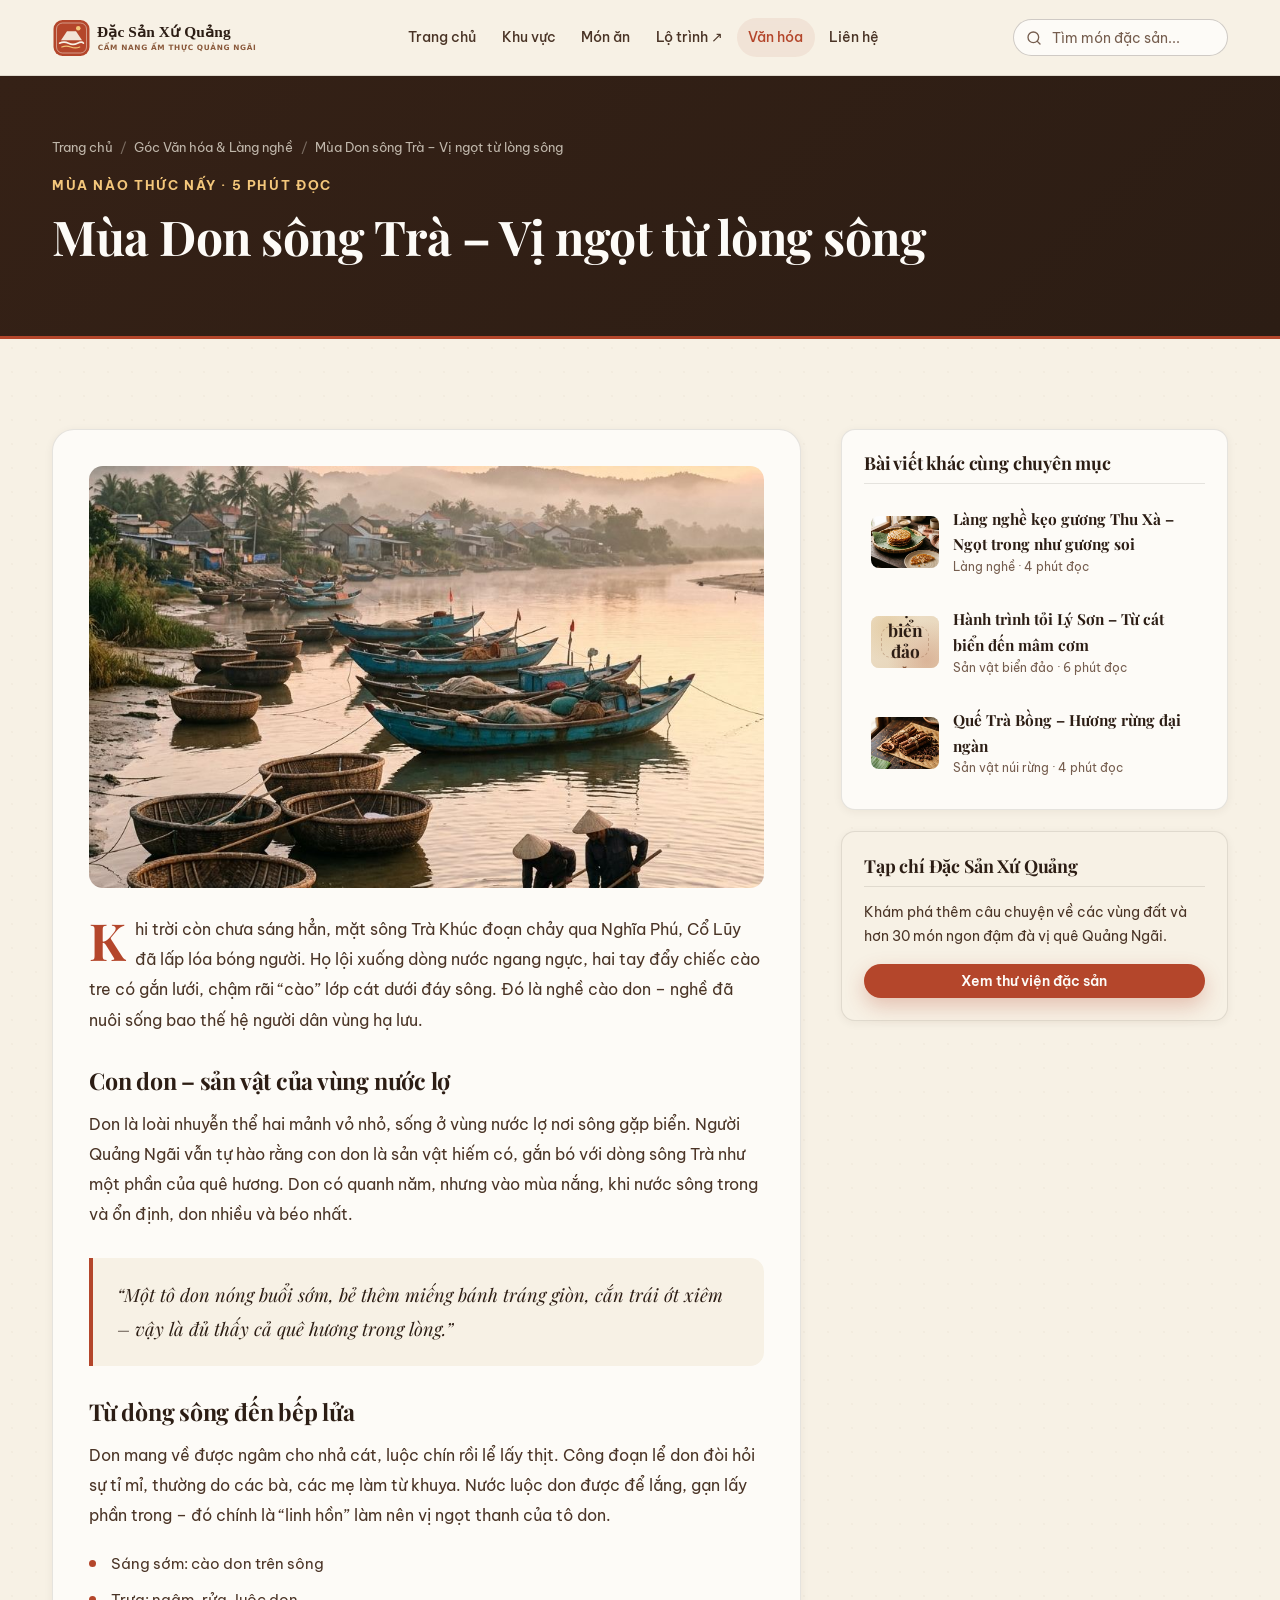
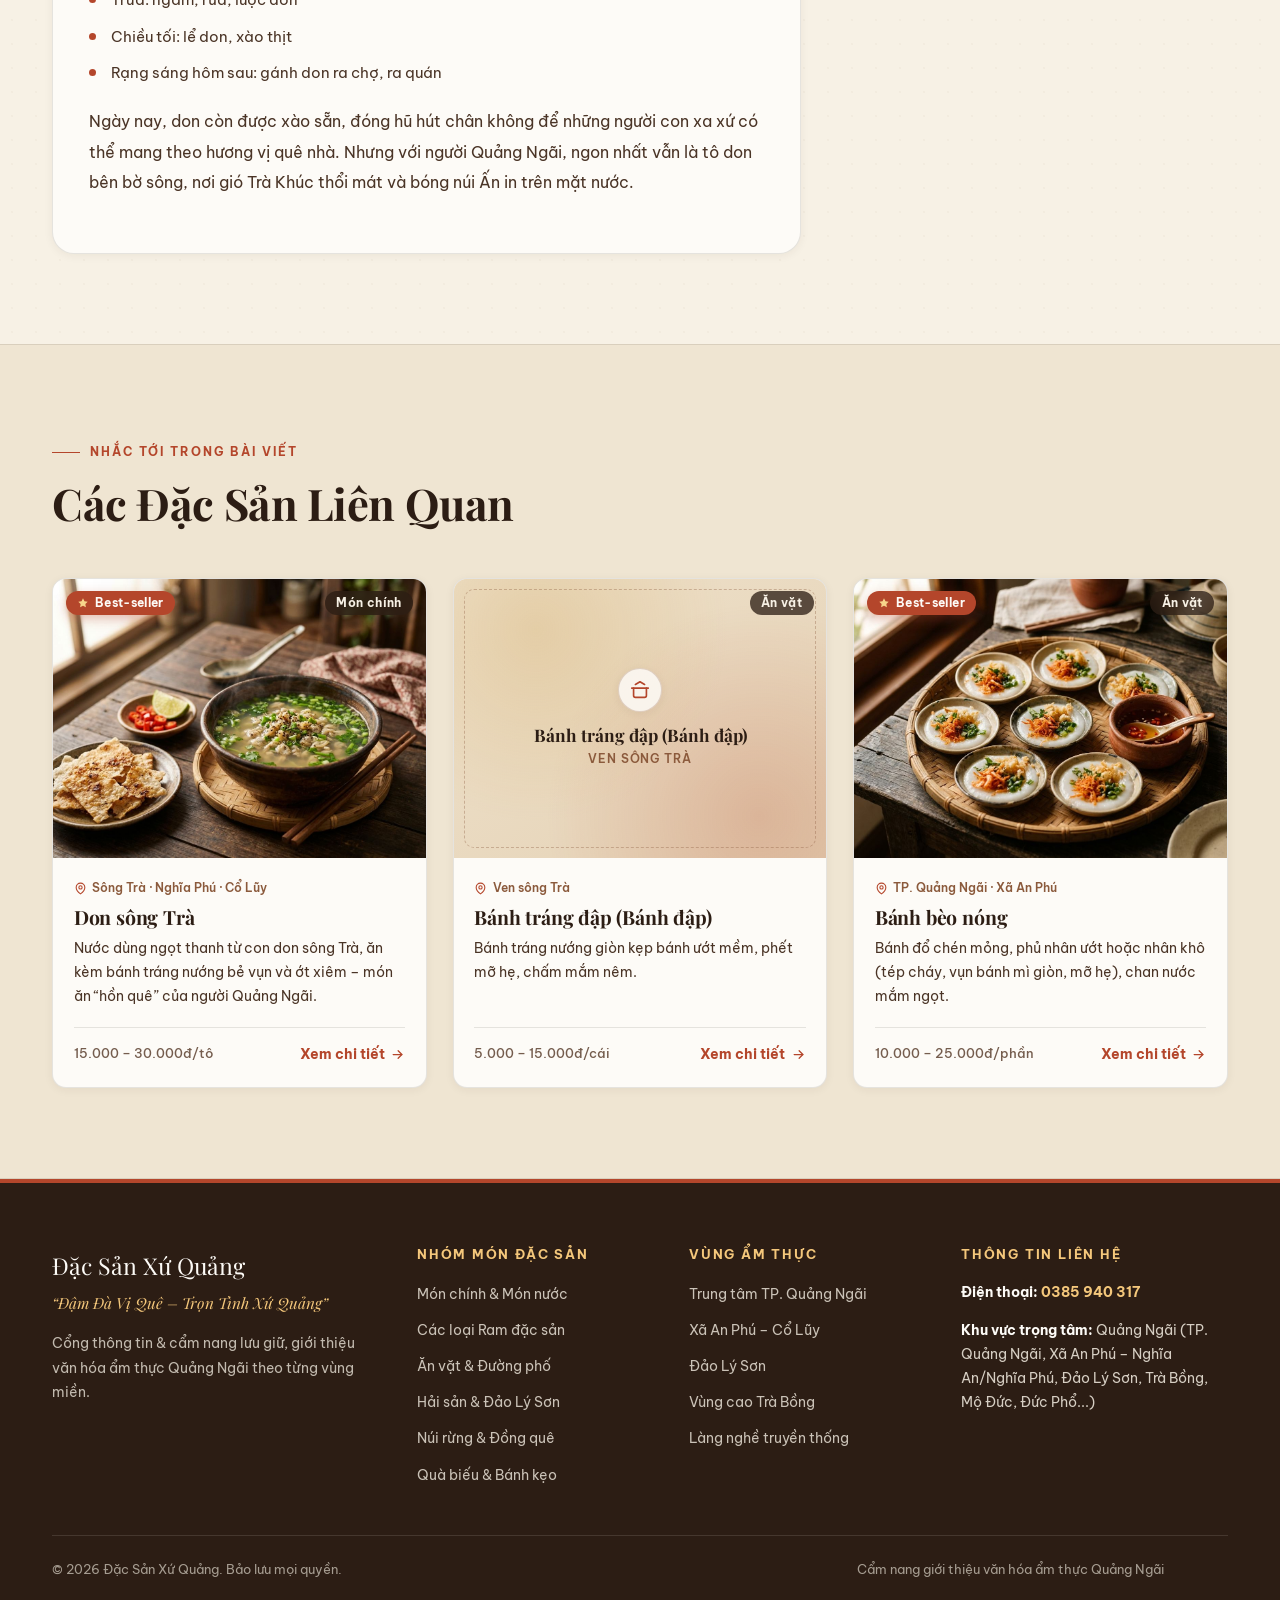
==== commit 7af1a17b: "Tach trang Lo trinh Food Tour rieng va tich hop Google Maps kem dia chi quan" ====
--- a/pages/bai-viet.html
+++ b/pages/bai-viet.html
@@ -23,9 +23,10 @@
 
       <nav class="main-nav" id="main-nav" aria-label="Điều hướng chính">
         <a href="../index.html">Trang chủ</a>
-        <a href="khu-vuc.html">Khám phá theo khu vực</a>
-        <a href="../index.html#thu-vien-mon">Danh sách món ăn</a>
-        <a href="bai-viet.html" class="is-active">Câu chuyện văn hóa</a>
+        <a href="khu-vuc.html">Khu vực</a>
+        <a href="../index.html#thu-vien-mon">Món ăn</a>
+        <a href="lo-trinh.html" target="_blank" rel="noopener noreferrer">Lộ trình ↗</a>
+        <a href="bai-viet.html" class="is-active">Văn hóa</a>
         <a href="../index.html#lien-he">Liên hệ</a>
       </nav>
 
--- a/css/components.css
+++ b/css/components.css
@@ -737,6 +737,19 @@
   flex-shrink: 0;
   background-color: var(--color-cream-deep);
   overflow: hidden;
+}
+
+.dish-modal__hero .media-fallback {
+  background:
+    radial-gradient(circle at 22% 20%, rgba(200, 150, 62, 0.28), transparent 52%),
+    radial-gradient(circle at 80% 30%, rgba(180, 70, 43, 0.22), transparent 55%),
+    linear-gradient(145deg, #d8c2a1 0%, #bfa17c 100%);
+  padding-bottom: 4.5rem;
+}
+
+.dish-modal__hero .media-fallback__title,
+.dish-modal__hero .media-fallback__sub {
+  display: none;
 }
 
 .dish-modal__hero img {
@@ -1152,3 +1165,572 @@
   background-color: var(--color-brick);
   transform: translateY(-3px);
 }
+
+/* ---------------- LỘ TRÌNH FOOD TOUR 1 NGÀY ---------------- */
+.foodtour-tabs {
+  display: inline-flex;
+  flex-wrap: wrap;
+  gap: 0.5rem;
+  background-color: var(--color-cream);
+  padding: 0.35rem;
+  border-radius: var(--radius-pill);
+  border: 1px solid var(--border-subtle);
+}
+
+.foodtour-tab {
+  padding: 0.58rem 1.15rem;
+  border-radius: var(--radius-pill);
+  font-size: 0.87rem;
+  font-weight: 600;
+  color: var(--color-dark-soft);
+  transition: background-color var(--transition-fast), color var(--transition-fast), box-shadow var(--transition-fast);
+}
+
+.foodtour-tab:hover {
+  color: var(--color-brick);
+}
+
+.foodtour-tab.is-active {
+  background-color: var(--color-brick);
+  color: var(--color-ivory);
+  box-shadow: 0 5px 14px rgba(180, 70, 43, 0.25);
+}
+
+.foodtour-summary-bar {
+  display: flex;
+  align-items: center;
+  justify-content: space-between;
+  gap: 1.5rem;
+  flex-wrap: wrap;
+  padding: 1.45rem 1.75rem;
+  border-radius: var(--radius-lg);
+  background: linear-gradient(135deg, #f7f1e5 0%, #efe5d2 100%);
+  border: 1px solid var(--border-subtle);
+  margin-bottom: 2rem;
+}
+
+.foodtour-summary-bar__badge {
+  display: inline-block;
+  font-size: 0.72rem;
+  font-weight: 700;
+  letter-spacing: 0.1em;
+  text-transform: uppercase;
+  padding: 0.22rem 0.68rem;
+  border-radius: var(--radius-pill);
+  background-color: var(--color-brick-soft);
+  color: var(--color-brick);
+  margin-bottom: 0.5rem;
+}
+
+.foodtour-summary-bar__title {
+  font-size: clamp(1.3rem, 2.2vw, 1.65rem);
+  margin-bottom: 0.35rem;
+}
+
+.foodtour-summary-bar__desc {
+  font-size: 0.92rem;
+  color: var(--color-dark-soft);
+  max-width: 680px;
+}
+
+.foodtour-budget {
+  background-color: var(--color-ivory);
+  border: 1px solid var(--border-subtle);
+  border-radius: var(--radius-md);
+  padding: 0.9rem 1.25rem;
+  min-width: 240px;
+  box-shadow: var(--shadow-sm);
+}
+
+.foodtour-budget__label {
+  display: block;
+  font-size: 0.72rem;
+  font-weight: 700;
+  text-transform: uppercase;
+  letter-spacing: 0.1em;
+  color: var(--color-muted);
+  margin-bottom: 0.25rem;
+}
+
+.foodtour-budget__val {
+  font-size: 0.92rem;
+  color: var(--color-brick-dark);
+}
+
+.foodtour-timeline {
+  position: relative;
+  display: flex;
+  flex-direction: column;
+  gap: 1.4rem;
+}
+
+.foodtour-timeline::before {
+  content: '';
+  position: absolute;
+  left: 21px;
+  top: 22px;
+  bottom: 22px;
+  width: 2px;
+  background: linear-gradient(180deg, var(--color-brick) 0%, var(--color-earth-light) 100%);
+  opacity: 0.35;
+}
+
+.foodtour-stop {
+  display: grid;
+  grid-template-columns: 44px 1fr;
+  gap: 1.25rem;
+  align-items: start;
+}
+
+.foodtour-stop__rail {
+  position: relative;
+  z-index: 2;
+  display: flex;
+  justify-content: center;
+  padding-top: 0.3rem;
+}
+
+.foodtour-stop__dot {
+  width: 44px;
+  height: 44px;
+  border-radius: 50%;
+  background-color: var(--color-brick);
+  color: var(--color-ivory);
+  font-family: var(--font-serif);
+  font-size: 0.96rem;
+  font-weight: 700;
+  display: inline-flex;
+  align-items: center;
+  justify-content: center;
+  box-shadow: 0 6px 16px rgba(180, 70, 43, 0.28);
+  border: 3px solid var(--color-ivory);
+}
+
+.foodtour-stop__card {
+  background-color: var(--color-cream);
+  border: 1px solid var(--border-subtle);
+  border-radius: var(--radius-md);
+  padding: 1.35rem 1.5rem;
+  transition: border-color var(--transition-fast), box-shadow var(--transition-fast);
+}
+
+.foodtour-stop__card:hover {
+  border-color: rgba(180, 70, 43, 0.32);
+  box-shadow: var(--shadow-sm);
+}
+
+.foodtour-stop__top {
+  display: flex;
+  align-items: center;
+  justify-content: space-between;
+  flex-wrap: wrap;
+  gap: 0.65rem;
+  margin-bottom: 0.65rem;
+}
+
+.foodtour-time {
+  display: inline-flex;
+  align-items: center;
+  padding: 0.26rem 0.8rem;
+  border-radius: var(--radius-pill);
+  background-color: var(--color-dark);
+  color: #f4c77b;
+  font-size: 0.78rem;
+  font-weight: 700;
+  letter-spacing: 0.04em;
+}
+
+.foodtour-stop__title {
+  font-size: 1.22rem;
+  margin-bottom: 0.45rem;
+}
+
+.foodtour-stop__note {
+  font-size: 0.93rem;
+  color: var(--color-dark-soft);
+  margin-bottom: 1rem;
+}
+
+.foodtour-dishes {
+  display: flex;
+  flex-wrap: wrap;
+  gap: 0.75rem;
+  margin-bottom: 0.95rem;
+}
+
+.foodtour-dish-pill {
+  display: inline-flex;
+  align-items: center;
+  gap: 0.7rem;
+  padding: 0.42rem 0.9rem 0.42rem 0.42rem;
+  border-radius: var(--radius-md);
+  background-color: var(--color-ivory);
+  border: 1px solid var(--border-strong);
+  text-align: left;
+  transition: transform var(--transition-fast), border-color var(--transition-fast), box-shadow var(--transition-fast);
+}
+
+.foodtour-dish-pill:hover {
+  transform: translateY(-2px);
+  border-color: var(--color-brick);
+  box-shadow: var(--shadow-sm);
+}
+
+.foodtour-dish-pill__thumb {
+  width: 48px;
+  height: 40px;
+  border-radius: var(--radius-sm);
+  overflow: hidden;
+  flex-shrink: 0;
+  background-color: var(--color-cream-deep);
+}
+
+.foodtour-dish-pill__thumb img {
+  width: 100%;
+  height: 100%;
+  object-fit: cover;
+}
+
+.foodtour-dish-pill__thumb .media-fallback {
+  padding: 0;
+}
+
+.foodtour-dish-pill__thumb .media-fallback::before,
+.foodtour-dish-pill__thumb .media-fallback__title,
+.foodtour-dish-pill__thumb .media-fallback__sub {
+  display: none;
+}
+
+.foodtour-dish-pill__thumb .media-fallback__icon {
+  width: 28px;
+  height: 28px;
+  margin: 0;
+}
+
+.foodtour-dish-pill__thumb .media-fallback__icon svg {
+  width: 15px;
+  height: 15px;
+}
+
+.foodtour-dish-pill__info {
+  display: flex;
+  flex-direction: column;
+}
+
+.foodtour-dish-pill__name {
+  font-family: var(--font-serif);
+  font-size: 0.95rem;
+  font-weight: 700;
+  color: var(--color-dark);
+  line-height: 1.25;
+}
+
+.foodtour-dish-pill:hover .foodtour-dish-pill__name {
+  color: var(--color-brick);
+}
+
+.foodtour-dish-pill__meta {
+  font-size: 0.74rem;
+  color: var(--color-earth);
+  font-weight: 600;
+}
+
+.foodtour-stop__tip {
+  font-size: 0.84rem;
+  color: var(--color-muted);
+  padding-top: 0.75rem;
+  border-top: 1px dashed var(--border-strong);
+}
+
+.foodtour-stop__tip strong {
+  color: var(--color-brick);
+}
+
+/* Thẻ mời gọn trên Trang chủ mở Lộ trình sang tab mới */
+.foodtour-teaser {
+  display: flex;
+  align-items: center;
+  justify-content: space-between;
+  gap: 2rem;
+  flex-wrap: wrap;
+  padding: clamp(1.6rem, 3.5vw, 2.5rem);
+  border-radius: var(--radius-lg);
+  background: linear-gradient(135deg, #f7f1e5 0%, #ede0c8 100%);
+  border: 1px solid rgba(180, 70, 43, 0.24);
+  box-shadow: var(--shadow-sm);
+}
+
+.foodtour-teaser__content {
+  flex: 1;
+  min-width: 280px;
+}
+
+.foodtour-teaser__pills {
+  display: flex;
+  flex-wrap: wrap;
+  gap: 0.6rem;
+}
+
+.foodtour-teaser__pills span {
+  display: inline-flex;
+  align-items: center;
+  padding: 0.32rem 0.8rem;
+  border-radius: var(--radius-pill);
+  background-color: var(--color-ivory);
+  border: 1px solid var(--border-subtle);
+  font-size: 0.82rem;
+  font-weight: 600;
+  color: var(--color-dark-soft);
+}
+
+.foodtour-teaser__cta {
+  display: flex;
+  flex-direction: column;
+  align-items: center;
+  gap: 0.45rem;
+}
+
+.foodtour-teaser__hint {
+  font-size: 0.78rem;
+  color: var(--color-muted);
+}
+
+/* Trang riêng lo-trinh.html: Thanh tuyến + 2 cột Timeline & Google Maps */
+.foodtour-page-bar {
+  display: flex;
+  align-items: center;
+  justify-content: space-between;
+  flex-wrap: wrap;
+  gap: 1rem;
+  margin-bottom: 1.5rem;
+}
+
+.foodtour-summary-bar__dist {
+  display: inline-flex;
+  align-items: center;
+  gap: 0.4rem;
+  margin-top: 0.6rem;
+  font-size: 0.84rem;
+  font-weight: 600;
+  color: var(--color-earth);
+}
+
+.foodtour-summary-bar__dist svg {
+  width: 15px;
+  height: 15px;
+  color: var(--color-brick);
+  flex-shrink: 0;
+}
+
+.foodtour-split {
+  display: grid;
+  grid-template-columns: 1.18fr 0.82fr;
+  gap: 2rem;
+  align-items: start;
+}
+
+.foodtour-leg {
+  font-size: 0.78rem;
+  font-weight: 600;
+  color: var(--color-earth);
+  background-color: var(--color-ivory);
+  padding: 0.24rem 0.7rem;
+  border-radius: var(--radius-pill);
+  border: 1px solid var(--border-subtle);
+}
+
+.place-list {
+  display: flex;
+  flex-direction: column;
+  gap: 0.75rem;
+  margin-bottom: 1rem;
+}
+
+.place-item {
+  display: flex;
+  align-items: center;
+  justify-content: space-between;
+  gap: 1rem;
+  flex-wrap: wrap;
+  padding: 0.9rem 1.05rem;
+  border-radius: var(--radius-sm);
+  background-color: var(--color-ivory);
+  border: 1px solid var(--border-subtle);
+  transition: border-color var(--transition-fast), box-shadow var(--transition-fast);
+}
+
+.place-item.is-active {
+  border-color: var(--color-brick);
+  box-shadow: 0 0 0 3px rgba(180, 70, 43, 0.12);
+}
+
+.place-item__main {
+  flex: 1;
+  min-width: 210px;
+}
+
+.place-item__name {
+  font-family: var(--font-serif);
+  font-size: 1.02rem;
+  font-weight: 700;
+  color: var(--color-dark);
+  margin-bottom: 0.2rem;
+}
+
+.place-item__addr {
+  display: flex;
+  align-items: flex-start;
+  gap: 0.35rem;
+  font-size: 0.84rem;
+  font-weight: 600;
+  color: var(--color-dark-soft);
+  margin-bottom: 0.25rem;
+}
+
+.place-item__addr svg {
+  width: 14px;
+  height: 14px;
+  color: var(--color-brick);
+  flex-shrink: 0;
+  margin-top: 0.22rem;
+}
+
+.place-item__meta {
+  display: flex;
+  flex-wrap: wrap;
+  gap: 0.45rem;
+  font-size: 0.78rem;
+  color: var(--color-muted);
+}
+
+.place-item__actions {
+  display: flex;
+  align-items: center;
+  gap: 0.75rem;
+  flex-shrink: 0;
+}
+
+.place-item.is-active .place-pin-btn {
+  background-color: var(--color-brick);
+  border-color: var(--color-brick);
+  color: var(--color-ivory);
+}
+
+.place-dir-link {
+  font-size: 0.83rem;
+}
+
+.foodtour-dishes-label {
+  font-size: 0.78rem;
+  font-weight: 700;
+  text-transform: uppercase;
+  letter-spacing: 0.08em;
+  color: var(--color-muted);
+  margin-bottom: 0.55rem;
+}
+
+/* Khung bản đồ Google Maps ghim dính cột phải */
+.foodtour-map-panel {
+  position: sticky;
+  top: calc(var(--header-height) + 1.25rem);
+}
+
+.map-card {
+  background-color: var(--color-ivory);
+  border: 1px solid var(--border-subtle);
+  border-radius: var(--radius-lg);
+  padding: 1.25rem;
+  box-shadow: var(--shadow-md);
+}
+
+.map-card__head {
+  margin-bottom: 0.9rem;
+}
+
+.map-card__eyebrow {
+  display: inline-block;
+  font-size: 0.7rem;
+  font-weight: 700;
+  text-transform: uppercase;
+  letter-spacing: 0.12em;
+  color: var(--color-brick);
+  margin-bottom: 0.25rem;
+}
+
+.map-card__title {
+  font-size: 1.18rem;
+  margin-bottom: 0.2rem;
+}
+
+.map-card__addr {
+  font-size: 0.84rem;
+  color: var(--color-muted);
+}
+
+.map-card__frame {
+  border-radius: var(--radius-md);
+  overflow: hidden;
+  border: 1px solid var(--border-subtle);
+  background-color: var(--color-cream-deep);
+  aspect-ratio: 4 / 3;
+  margin-bottom: 0.9rem;
+}
+
+.map-card__frame iframe {
+  width: 100%;
+  height: 100%;
+  border: 0;
+  display: block;
+}
+
+.map-card__actions {
+  display: flex;
+  gap: 0.65rem;
+  margin-bottom: 1rem;
+}
+
+.map-quick-list {
+  padding-top: 0.9rem;
+  border-top: 1px solid var(--border-subtle);
+}
+
+.map-quick-list__label {
+  font-size: 0.76rem;
+  font-weight: 700;
+  text-transform: uppercase;
+  letter-spacing: 0.08em;
+  color: var(--color-muted);
+  margin-bottom: 0.55rem;
+}
+
+.map-quick-list__items {
+  display: flex;
+  flex-direction: column;
+  gap: 0.35rem;
+  max-height: 220px;
+  overflow-y: auto;
+}
+
+.map-quick-pin {
+  text-align: left;
+  padding: 0.45rem 0.7rem;
+  border-radius: var(--radius-sm);
+  font-size: 0.83rem;
+  color: var(--color-dark-soft);
+  transition: background-color var(--transition-fast), color var(--transition-fast);
+}
+
+.map-quick-pin span {
+  font-weight: 700;
+  color: var(--color-brick);
+}
+
+.map-quick-pin:hover {
+  background-color: var(--color-cream);
+}
+
+.map-quick-pin.is-active {
+  background-color: var(--color-brick-soft);
+  color: var(--color-brick-dark);
+  font-weight: 600;
+}
--- a/css/responsive.css
+++ b/css/responsive.css
@@ -60,8 +60,13 @@
 
   .intro-grid,
   .contact-strip,
-  .detail-layout {
+  .detail-layout,
+  .foodtour-split {
     grid-template-columns: 1fr;
+  }
+
+  .foodtour-map-panel {
+    position: static;
   }
 
   .bestseller-grid,
@@ -148,6 +153,29 @@
     grid-template-columns: 1fr;
     gap: 2rem;
   }
+
+  .foodtour-timeline::before {
+    left: 17px;
+  }
+
+  .foodtour-stop {
+    grid-template-columns: 36px 1fr;
+    gap: 0.85rem;
+  }
+
+  .foodtour-stop__dot {
+    width: 36px;
+    height: 36px;
+    font-size: 0.84rem;
+  }
+
+  .foodtour-stop__card {
+    padding: 1.1rem;
+  }
+
+  .foodtour-dish-pill {
+    width: 100%;
+  }
 }
 
 @media (max-width: 460px) {
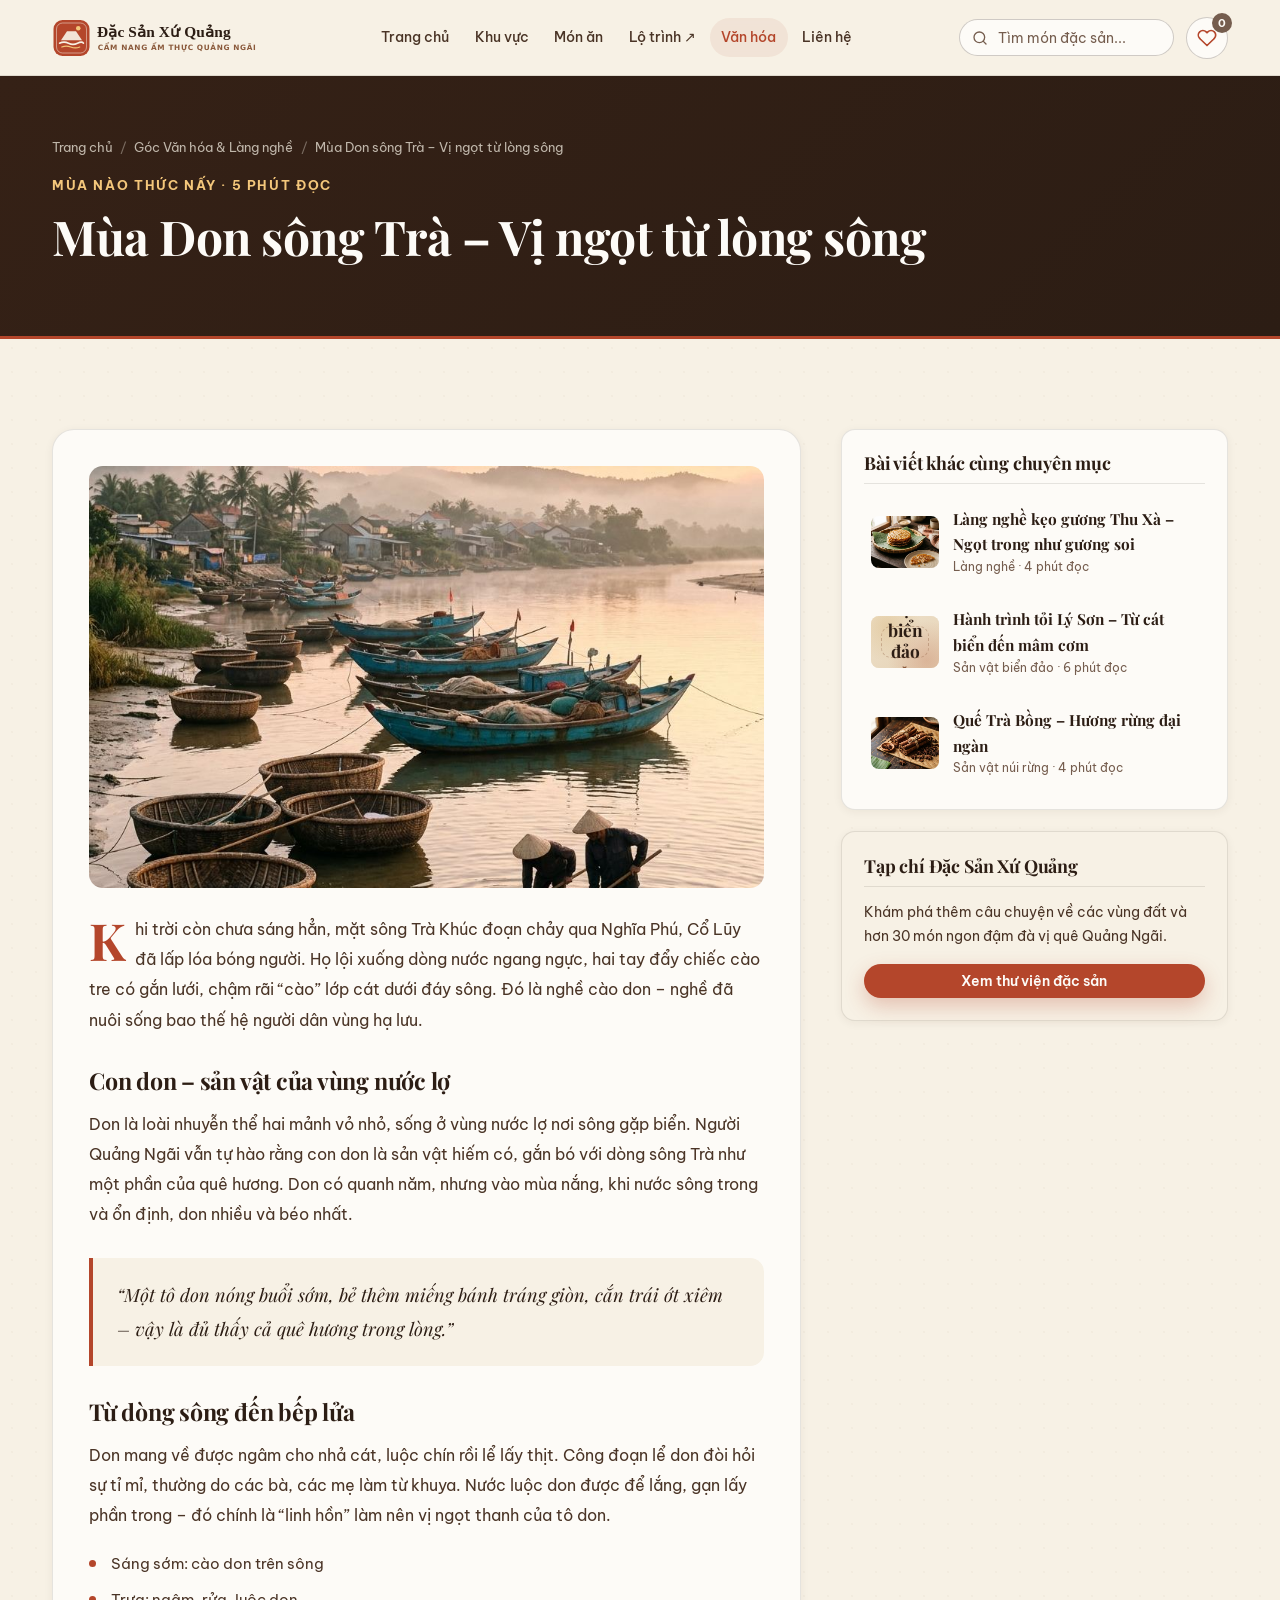
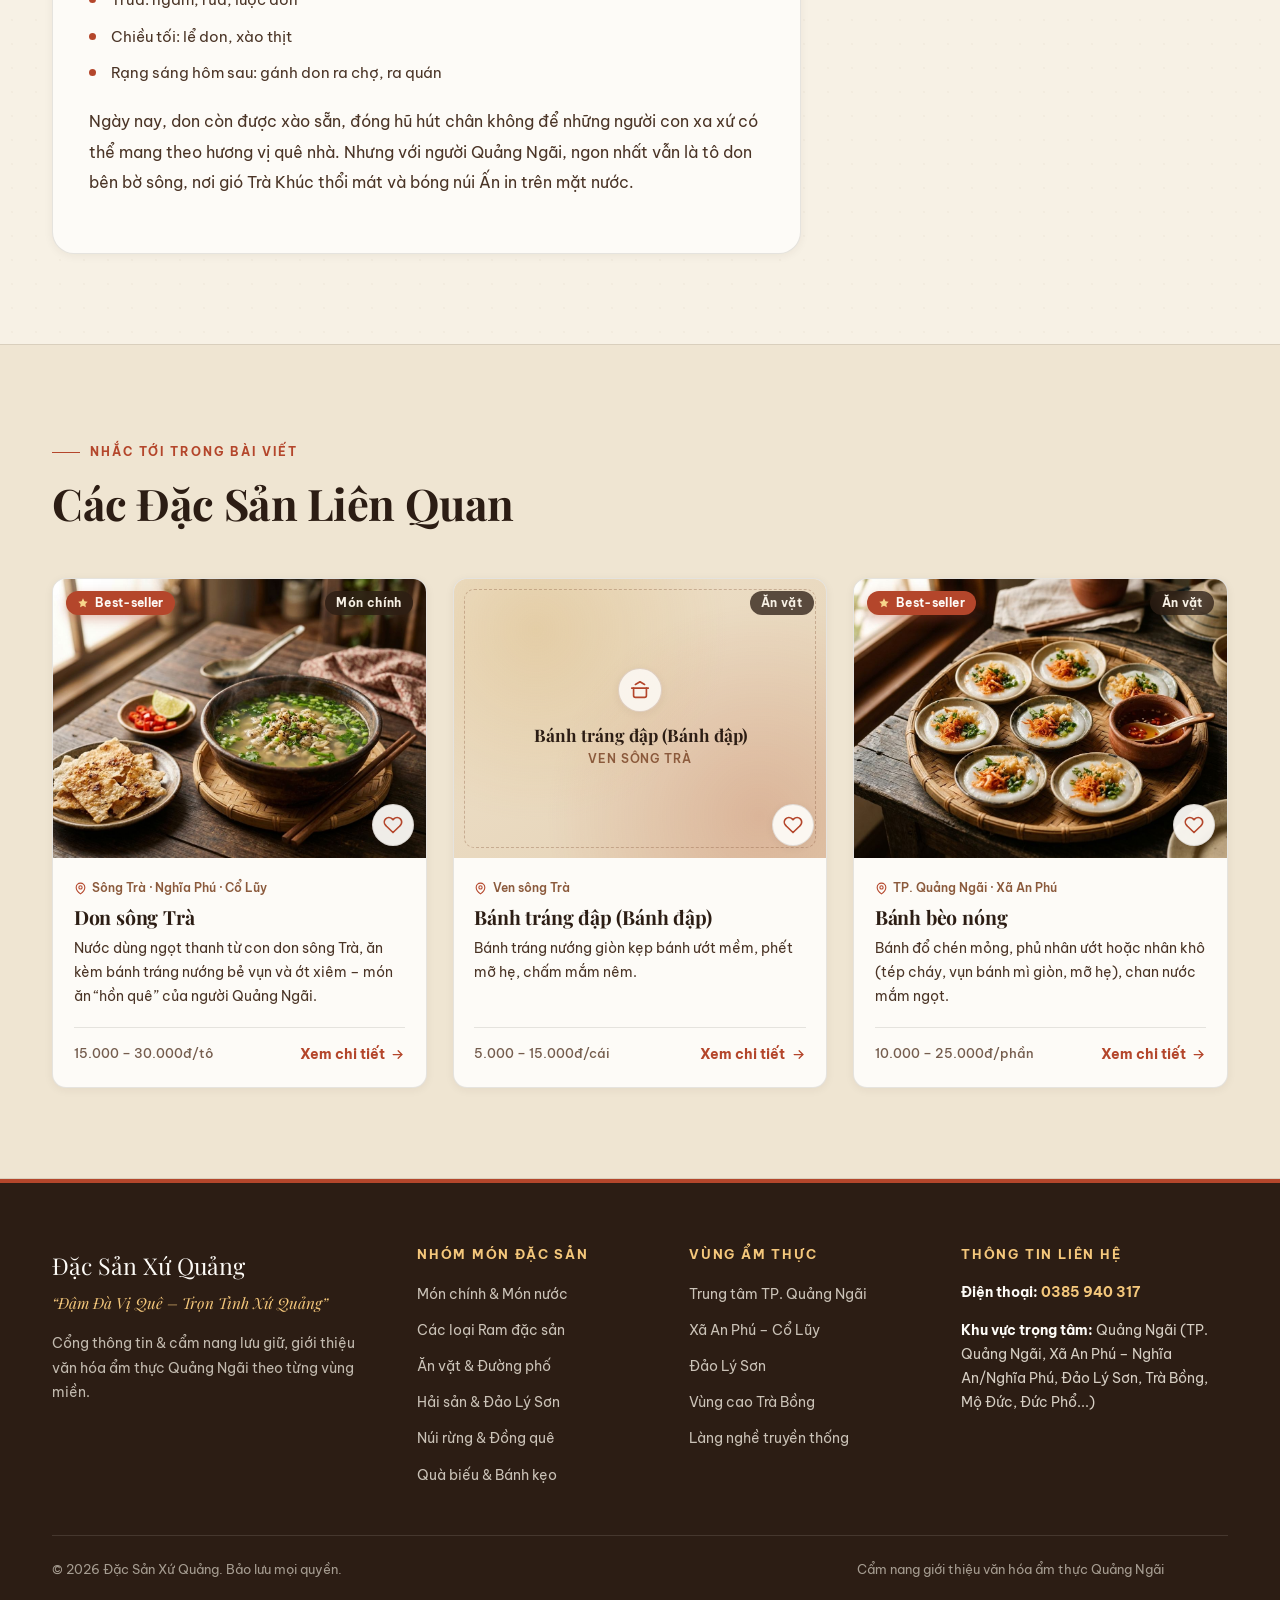
==== commit cc07dd69: "Them quan ngon goi y + Google Maps, so tay mon yeu thich, loc nhanh, form dong gop" ====
--- a/pages/bai-viet.html
+++ b/pages/bai-viet.html
@@ -148,7 +148,9 @@
   <script src="../js/data/regions.js"></script>
   <script src="../js/data/dishes.js"></script>
   <script src="../js/data/stories.js"></script>
+  <script src="../js/data/shops.js"></script>
   <script src="../js/modules/render.js"></script>
+  <script src="../js/modules/favorites.js"></script>
   <script src="../js/modules/modal.js"></script>
   <script src="../js/main.js"></script>
 </body>
--- a/css/components.css
+++ b/css/components.css
@@ -1307,16 +1307,19 @@
 }
 
 .foodtour-stop__card {
-  background-color: var(--color-cream);
-  border: 1px solid var(--border-subtle);
+  background-color: var(--color-ivory);
+  border: 1px solid rgba(139, 90, 60, 0.2);
+  border-left: 4px solid var(--color-earth-light);
   border-radius: var(--radius-md);
-  padding: 1.35rem 1.5rem;
+  padding: 1.45rem 1.6rem;
+  box-shadow: 0 8px 24px rgba(44, 29, 20, 0.065);
   transition: border-color var(--transition-fast), box-shadow var(--transition-fast);
 }
 
 .foodtour-stop__card:hover {
-  border-color: rgba(180, 70, 43, 0.32);
-  box-shadow: var(--shadow-sm);
+  border-color: rgba(180, 70, 43, 0.35);
+  border-left-color: var(--color-brick);
+  box-shadow: var(--shadow-md);
 }
 
 .foodtour-stop__top {
@@ -1364,14 +1367,15 @@
   gap: 0.7rem;
   padding: 0.42rem 0.9rem 0.42rem 0.42rem;
   border-radius: var(--radius-md);
-  background-color: var(--color-ivory);
-  border: 1px solid var(--border-strong);
+  background-color: #faf3e6;
+  border: 1px solid rgba(139, 90, 60, 0.24);
   text-align: left;
-  transition: transform var(--transition-fast), border-color var(--transition-fast), box-shadow var(--transition-fast);
+  transition: transform var(--transition-fast), border-color var(--transition-fast), background-color var(--transition-fast), box-shadow var(--transition-fast);
 }
 
 .foodtour-dish-pill:hover {
   transform: translateY(-2px);
+  background-color: var(--color-ivory);
   border-color: var(--color-brick);
   box-shadow: var(--shadow-sm);
 }
@@ -1533,17 +1537,17 @@
   font-size: 0.78rem;
   font-weight: 600;
   color: var(--color-earth);
-  background-color: var(--color-ivory);
-  padding: 0.24rem 0.7rem;
+  background-color: var(--color-cream);
+  padding: 0.26rem 0.75rem;
   border-radius: var(--radius-pill);
-  border: 1px solid var(--border-subtle);
+  border: 1px solid rgba(139, 90, 60, 0.22);
 }
 
 .place-list {
   display: flex;
   flex-direction: column;
-  gap: 0.75rem;
-  margin-bottom: 1rem;
+  gap: 0.85rem;
+  margin-bottom: 1.15rem;
 }
 
 .place-item {
@@ -1552,16 +1556,24 @@
   justify-content: space-between;
   gap: 1rem;
   flex-wrap: wrap;
-  padding: 0.9rem 1.05rem;
+  padding: 1rem 1.15rem;
   border-radius: var(--radius-sm);
-  background-color: var(--color-ivory);
-  border: 1px solid var(--border-subtle);
-  transition: border-color var(--transition-fast), box-shadow var(--transition-fast);
+  background-color: #f4ead9;
+  border: 1px solid rgba(139, 90, 60, 0.25);
+  border-left: 4px solid var(--color-earth);
+  transition: background-color var(--transition-fast), border-color var(--transition-fast), box-shadow var(--transition-fast), transform var(--transition-fast);
+}
+
+.place-item:hover {
+  background-color: #efe2cc;
+  border-color: rgba(139, 90, 60, 0.42);
 }
 
 .place-item.is-active {
-  border-color: var(--color-brick);
-  box-shadow: 0 0 0 3px rgba(180, 70, 43, 0.12);
+  background: linear-gradient(135deg, #fff5ee 0%, #fae4d6 100%);
+  border: 1.5px solid var(--color-brick);
+  border-left: 4px solid var(--color-brick);
+  box-shadow: 0 6px 18px rgba(180, 70, 43, 0.16);
 }
 
 .place-item__main {
@@ -1734,3 +1746,594 @@
   color: var(--color-brick-dark);
   font-weight: 600;
 }
+
+/* ---------------- QUÁN NGON GỢI Ý TRONG TỪNG MÓN ---------------- */
+.shop-list {
+  display: flex;
+  flex-direction: column;
+  gap: 0.8rem;
+}
+
+.shop-card {
+  display: flex;
+  align-items: center;
+  justify-content: space-between;
+  gap: 1rem;
+  flex-wrap: wrap;
+  padding: 1rem 1.15rem;
+  border-radius: var(--radius-sm);
+  background-color: #f4ead9;
+  border: 1px solid rgba(139, 90, 60, 0.25);
+  border-left: 4px solid var(--color-brick);
+}
+
+.shop-card--area {
+  background-color: var(--color-cream);
+  border-left-color: var(--color-earth-light);
+}
+
+.shop-card__main {
+  flex: 1;
+  min-width: 220px;
+}
+
+.shop-card__name {
+  font-family: var(--font-serif);
+  font-size: 1.04rem;
+  font-weight: 700;
+  color: var(--color-dark);
+  margin-bottom: 0.2rem;
+}
+
+.shop-card__tag {
+  display: inline-block;
+  vertical-align: middle;
+  margin-left: 0.35rem;
+  padding: 0.12rem 0.55rem;
+  border-radius: var(--radius-pill);
+  background-color: var(--color-gold-soft);
+  color: var(--color-earth);
+  font-family: var(--font-sans);
+  font-size: 0.68rem;
+  font-weight: 700;
+}
+
+.shop-card__addr {
+  display: flex;
+  align-items: flex-start;
+  gap: 0.35rem;
+  font-size: 0.86rem;
+  font-weight: 600;
+  color: var(--color-dark-soft);
+}
+
+.shop-card__addr svg {
+  width: 14px;
+  height: 14px;
+  color: var(--color-brick);
+  flex-shrink: 0;
+  margin-top: 0.22rem;
+}
+
+.shop-card__meta {
+  font-size: 0.8rem;
+  color: var(--color-muted);
+  margin-top: 0.2rem;
+}
+
+.shop-card__note {
+  font-size: 0.82rem;
+  color: var(--color-dark-soft);
+  margin-top: 0.3rem;
+}
+
+.shop-card__actions {
+  display: flex;
+  align-items: center;
+  gap: 0.6rem;
+  flex-wrap: wrap;
+}
+
+.shop-card__map {
+  flex-basis: 100%;
+  border-radius: var(--radius-sm);
+  overflow: hidden;
+  border: 1px solid var(--border-subtle);
+  aspect-ratio: 16 / 9;
+  background-color: var(--color-cream-deep);
+}
+
+.shop-card__map[hidden] {
+  display: none;
+}
+
+.shop-card__map iframe {
+  width: 100%;
+  height: 100%;
+  border: 0;
+  display: block;
+}
+
+.shop-note {
+  margin-top: 0.85rem;
+  font-size: 0.82rem;
+  color: var(--color-muted);
+}
+
+.shop-note a {
+  color: var(--color-brick);
+  font-weight: 600;
+  text-decoration: underline;
+  text-underline-offset: 3px;
+}
+
+/* ---------------- NÚT TIM LƯU MÓN & SỔ TAY ---------------- */
+.fav-btn {
+  display: inline-flex;
+  align-items: center;
+  justify-content: center;
+  gap: 0.4rem;
+  color: var(--color-brick);
+  background-color: rgba(253, 251, 247, 0.94);
+  border: 1px solid rgba(44, 29, 20, 0.12);
+  transition: transform var(--transition-fast), background-color var(--transition-fast), color var(--transition-fast);
+}
+
+.fav-btn svg {
+  width: 20px;
+  height: 20px;
+  flex-shrink: 0;
+}
+
+.fav-btn:hover {
+  transform: scale(1.08);
+}
+
+.fav-btn.is-active {
+  background-color: var(--color-brick);
+  border-color: var(--color-brick);
+  color: var(--color-ivory);
+}
+
+.fav-btn.is-active svg {
+  fill: currentColor;
+}
+
+.fav-btn--card {
+  position: absolute;
+  right: 0.75rem;
+  bottom: 0.75rem;
+  z-index: 3;
+  width: 42px;
+  height: 42px;
+  border-radius: 50%;
+  box-shadow: var(--shadow-sm);
+}
+
+.fav-btn--modal {
+  position: absolute;
+  top: 1rem;
+  left: 1rem;
+  z-index: 4;
+  width: 44px;
+  height: 44px;
+  border-radius: 50%;
+  box-shadow: var(--shadow-sm);
+}
+
+.fav-btn--pill {
+  padding: 0.38rem 0.95rem;
+  border-radius: var(--radius-pill);
+  font-size: 0.8rem;
+  font-weight: 700;
+  vertical-align: middle;
+}
+
+.fav-btn--pill svg {
+  width: 16px;
+  height: 16px;
+}
+
+.fav-header-btn {
+  position: relative;
+  display: inline-flex;
+  align-items: center;
+  justify-content: center;
+  width: 42px;
+  height: 42px;
+  border-radius: 50%;
+  border: 1px solid var(--border-strong);
+  background-color: var(--color-ivory);
+  color: var(--color-brick);
+  transition: background-color var(--transition-fast), border-color var(--transition-fast);
+}
+
+.fav-header-btn svg {
+  width: 20px;
+  height: 20px;
+}
+
+.fav-header-btn:hover {
+  border-color: var(--color-brick);
+  background-color: var(--color-brick-soft);
+}
+
+.fav-header-btn__count {
+  position: absolute;
+  top: -5px;
+  right: -5px;
+  min-width: 20px;
+  height: 20px;
+  padding: 0 5px;
+  border-radius: var(--radius-pill);
+  background-color: var(--color-brick);
+  color: var(--color-ivory);
+  font-size: 0.7rem;
+  font-weight: 700;
+  line-height: 20px;
+  text-align: center;
+}
+
+.fav-header-btn__count.is-empty {
+  background-color: var(--color-muted);
+}
+
+.fav-backdrop {
+  position: fixed;
+  inset: 0;
+  z-index: 700;
+  background-color: rgba(24, 15, 10, 0.55);
+  opacity: 0;
+  visibility: hidden;
+  transition: opacity var(--transition-base), visibility var(--transition-base);
+}
+
+.fav-backdrop.is-open {
+  opacity: 1;
+  visibility: visible;
+}
+
+.fav-drawer {
+  position: fixed;
+  top: 0;
+  right: 0;
+  bottom: 0;
+  z-index: 710;
+  width: min(420px, 100%);
+  display: flex;
+  flex-direction: column;
+  background-color: var(--color-ivory);
+  box-shadow: var(--shadow-lg);
+  transform: translateX(100%);
+  visibility: hidden;
+  transition: transform var(--transition-base), visibility var(--transition-base);
+}
+
+.fav-drawer.is-open {
+  transform: translateX(0);
+  visibility: visible;
+}
+
+.fav-drawer__head {
+  display: flex;
+  align-items: flex-start;
+  justify-content: space-between;
+  gap: 1rem;
+  padding: 1.25rem 1.35rem;
+  background: linear-gradient(135deg, #352116 0%, #2c1d14 100%);
+  color: var(--color-ivory);
+}
+
+.fav-drawer__eyebrow {
+  font-size: 0.7rem;
+  font-weight: 700;
+  text-transform: uppercase;
+  letter-spacing: 0.14em;
+  color: #f4c77b;
+}
+
+.fav-drawer__title {
+  color: var(--color-ivory);
+  font-size: 1.4rem;
+}
+
+.fav-drawer__count {
+  font-size: 0.84rem;
+  color: rgba(247, 241, 229, 0.8);
+}
+
+.fav-drawer__close {
+  width: 40px;
+  height: 40px;
+  border-radius: 50%;
+  font-size: 1.6rem;
+  line-height: 1;
+  color: var(--color-ivory);
+  background-color: rgba(253, 251, 247, 0.14);
+}
+
+.fav-drawer__close:hover {
+  background-color: var(--color-brick);
+}
+
+.fav-drawer__body {
+  flex: 1;
+  overflow-y: auto;
+  padding: 1rem 1.15rem;
+  display: flex;
+  flex-direction: column;
+  gap: 0.6rem;
+}
+
+.fav-item {
+  display: flex;
+  align-items: center;
+  gap: 0.5rem;
+  padding: 0.5rem;
+  border-radius: var(--radius-sm);
+  background-color: var(--color-cream);
+  border: 1px solid var(--border-subtle);
+}
+
+.fav-item__open {
+  flex: 1;
+  display: flex;
+  align-items: center;
+  gap: 0.75rem;
+  text-align: left;
+  min-width: 0;
+}
+
+.fav-item__thumb {
+  width: 64px;
+  height: 52px;
+  border-radius: var(--radius-sm);
+  overflow: hidden;
+  flex-shrink: 0;
+  background-color: var(--color-cream-deep);
+}
+
+.fav-item__thumb img {
+  width: 100%;
+  height: 100%;
+  object-fit: cover;
+}
+
+.fav-item__thumb .media-fallback {
+  padding: 0;
+}
+
+.fav-item__thumb .media-fallback::before,
+.fav-item__thumb .media-fallback__title,
+.fav-item__thumb .media-fallback__sub {
+  display: none;
+}
+
+.fav-item__thumb .media-fallback__icon {
+  width: 30px;
+  height: 30px;
+  margin: 0;
+}
+
+.fav-item__info {
+  display: flex;
+  flex-direction: column;
+  min-width: 0;
+}
+
+.fav-item__name {
+  font-family: var(--font-serif);
+  font-weight: 700;
+  font-size: 0.98rem;
+  color: var(--color-dark);
+}
+
+.fav-item__area {
+  font-size: 0.76rem;
+  color: var(--color-muted);
+  overflow: hidden;
+  text-overflow: ellipsis;
+  white-space: nowrap;
+}
+
+.fav-item__remove {
+  width: 40px;
+  height: 40px;
+  border-radius: 50%;
+  font-size: 1.4rem;
+  line-height: 1;
+  color: var(--color-muted);
+  flex-shrink: 0;
+}
+
+.fav-item__remove:hover {
+  background-color: var(--color-brick-soft);
+  color: var(--color-brick);
+}
+
+.fav-drawer__footer {
+  display: flex;
+  flex-wrap: wrap;
+  align-items: center;
+  gap: 0.6rem;
+  padding: 1rem 1.15rem;
+  border-top: 1px solid var(--border-subtle);
+  background-color: var(--color-cream);
+}
+
+.fav-drawer__footer[hidden] {
+  display: none;
+}
+
+.fav-empty {
+  text-align: center;
+  padding: 2.5rem 1rem;
+  color: var(--color-muted);
+}
+
+.fav-empty__icon {
+  width: 56px;
+  height: 56px;
+  margin: 0 auto 0.9rem;
+  border-radius: 50%;
+  background-color: var(--color-brick-soft);
+  color: var(--color-brick);
+  display: flex;
+  align-items: center;
+  justify-content: center;
+}
+
+.fav-empty__icon svg {
+  width: 26px;
+  height: 26px;
+}
+
+.fav-empty h3 {
+  font-size: 1.15rem;
+  margin-bottom: 0.4rem;
+  color: var(--color-dark);
+}
+
+.xq-toast {
+  position: fixed;
+  left: 50%;
+  bottom: 1.5rem;
+  z-index: 1000;
+  max-width: min(92vw, 460px);
+  padding: 0.75rem 1.2rem;
+  border-radius: var(--radius-pill);
+  background-color: var(--color-dark);
+  color: var(--color-ivory);
+  font-size: 0.88rem;
+  text-align: center;
+  box-shadow: var(--shadow-lg);
+  transform: translate(-50%, 20px);
+  opacity: 0;
+  pointer-events: none;
+  transition: opacity var(--transition-base), transform var(--transition-base);
+}
+
+.xq-toast.is-visible {
+  opacity: 1;
+  transform: translate(-50%, 0);
+}
+
+/* ---------------- LỌC NHANH (BEST-SELLER / ĐÃ LƯU) ---------------- */
+.quick-chips {
+  display: flex;
+  flex-wrap: wrap;
+  gap: 0.5rem;
+}
+
+.quick-chip {
+  padding: 0.62rem 1.05rem;
+  border-radius: var(--radius-pill);
+  border: 1px solid var(--border-strong);
+  background-color: var(--color-cream);
+  font-size: 0.86rem;
+  font-weight: 600;
+  color: var(--color-dark-soft);
+  transition: background-color var(--transition-fast), color var(--transition-fast), border-color var(--transition-fast);
+}
+
+.quick-chip:hover {
+  border-color: var(--color-brick);
+  color: var(--color-brick);
+}
+
+.quick-chip.is-active {
+  background-color: var(--color-brick);
+  border-color: var(--color-brick);
+  color: var(--color-ivory);
+}
+
+/* ---------------- FORM ĐÓNG GÓP QUÁN NGON ---------------- */
+.contribute-grid {
+  display: grid;
+  grid-template-columns: 1fr 1fr;
+  gap: clamp(1.75rem, 4vw, 3.5rem);
+  align-items: start;
+}
+
+.contribute-card {
+  background-color: var(--color-ivory);
+  border: 1px solid var(--border-subtle);
+  border-radius: var(--radius-lg);
+  padding: clamp(1.25rem, 3vw, 2rem);
+  box-shadow: var(--shadow-md);
+}
+
+.form-row {
+  display: flex;
+  flex-direction: column;
+  gap: 0.35rem;
+  margin-bottom: 1rem;
+}
+
+.form-row label {
+  font-size: 0.84rem;
+  font-weight: 600;
+  color: var(--color-dark-soft);
+}
+
+.form-row .req {
+  color: var(--color-brick);
+}
+
+.form-row input,
+.form-row select,
+.form-row textarea {
+  width: 100%;
+  padding: 0.75rem 0.95rem;
+  border-radius: var(--radius-sm);
+  border: 1px solid var(--border-strong);
+  background-color: var(--color-cream);
+  font-size: 0.95rem;
+  color: var(--color-dark);
+  transition: border-color var(--transition-fast), box-shadow var(--transition-fast), background-color var(--transition-fast);
+}
+
+.form-row textarea {
+  resize: vertical;
+  min-height: 84px;
+}
+
+.form-row input:focus,
+.form-row select:focus,
+.form-row textarea:focus {
+  outline: none;
+  background-color: var(--color-ivory);
+  border-color: var(--color-brick);
+  box-shadow: 0 0 0 3px rgba(180, 70, 43, 0.14);
+}
+
+.form-actions {
+  display: flex;
+  flex-wrap: wrap;
+  gap: 0.7rem;
+  margin-top: 0.4rem;
+}
+
+.form-actions [hidden] {
+  display: none;
+}
+
+.contribute-msg {
+  margin-top: 0.9rem;
+  font-size: 0.86rem;
+  color: var(--color-muted);
+}
+
+.contribute-msg:empty {
+  display: none;
+}
+
+.contribute-msg.is-error {
+  color: var(--color-brick-dark);
+  font-weight: 600;
+}
+
+.contribute-msg.is-success {
+  color: var(--color-sage);
+  font-weight: 600;
+}
--- a/css/responsive.css
+++ b/css/responsive.css
@@ -2,6 +2,16 @@
    responsive.css — Tối ưu hiển thị trên Tablet & Mobile
    ========================================================================== */
 
+@media (max-width: 1180px) {
+  .header-search input {
+    width: 155px;
+  }
+
+  .header-search input:focus {
+    width: 185px;
+  }
+}
+
 @media (max-width: 1120px) {
   .regions-grid {
     grid-template-columns: repeat(3, 1fr);
@@ -11,12 +21,8 @@
     grid-template-columns: repeat(2, 1fr);
   }
 
-  .header-search input {
-    width: 170px;
-  }
-
-  .header-search input:focus {
-    width: 210px;
+  .header-search {
+    display: none;
   }
 
   .footer-grid {
@@ -195,3 +201,63 @@
     padding: 1.1rem;
   }
 }
+
+/* Tối ưu thao tác cảm ứng trên điện thoại */
+@media (max-width: 960px) {
+  .contribute-grid {
+    grid-template-columns: 1fr;
+  }
+}
+
+@media (max-width: 720px) {
+  .btn,
+  .cat-tab,
+  .quick-chip,
+  .region-pill,
+  .foodtour-tab {
+    min-height: 44px;
+  }
+
+  .search-box,
+  .region-select-wrap {
+    flex: 1 1 100%;
+    max-width: none;
+  }
+
+  .region-select {
+    flex: 1;
+  }
+
+  .category-tabs {
+    flex-wrap: nowrap;
+    overflow-x: auto;
+    padding-bottom: 0.45rem;
+    scrollbar-width: thin;
+    -webkit-overflow-scrolling: touch;
+  }
+
+  .cat-tab {
+    flex-shrink: 0;
+  }
+
+  .shop-card__actions {
+    width: 100%;
+  }
+
+  .shop-card__actions .btn {
+    flex: 1;
+  }
+
+  .fav-btn--card {
+    width: 44px;
+    height: 44px;
+  }
+
+  .form-actions .btn {
+    flex: 1;
+  }
+
+  .back-to-top {
+    bottom: 5rem;
+  }
+}
